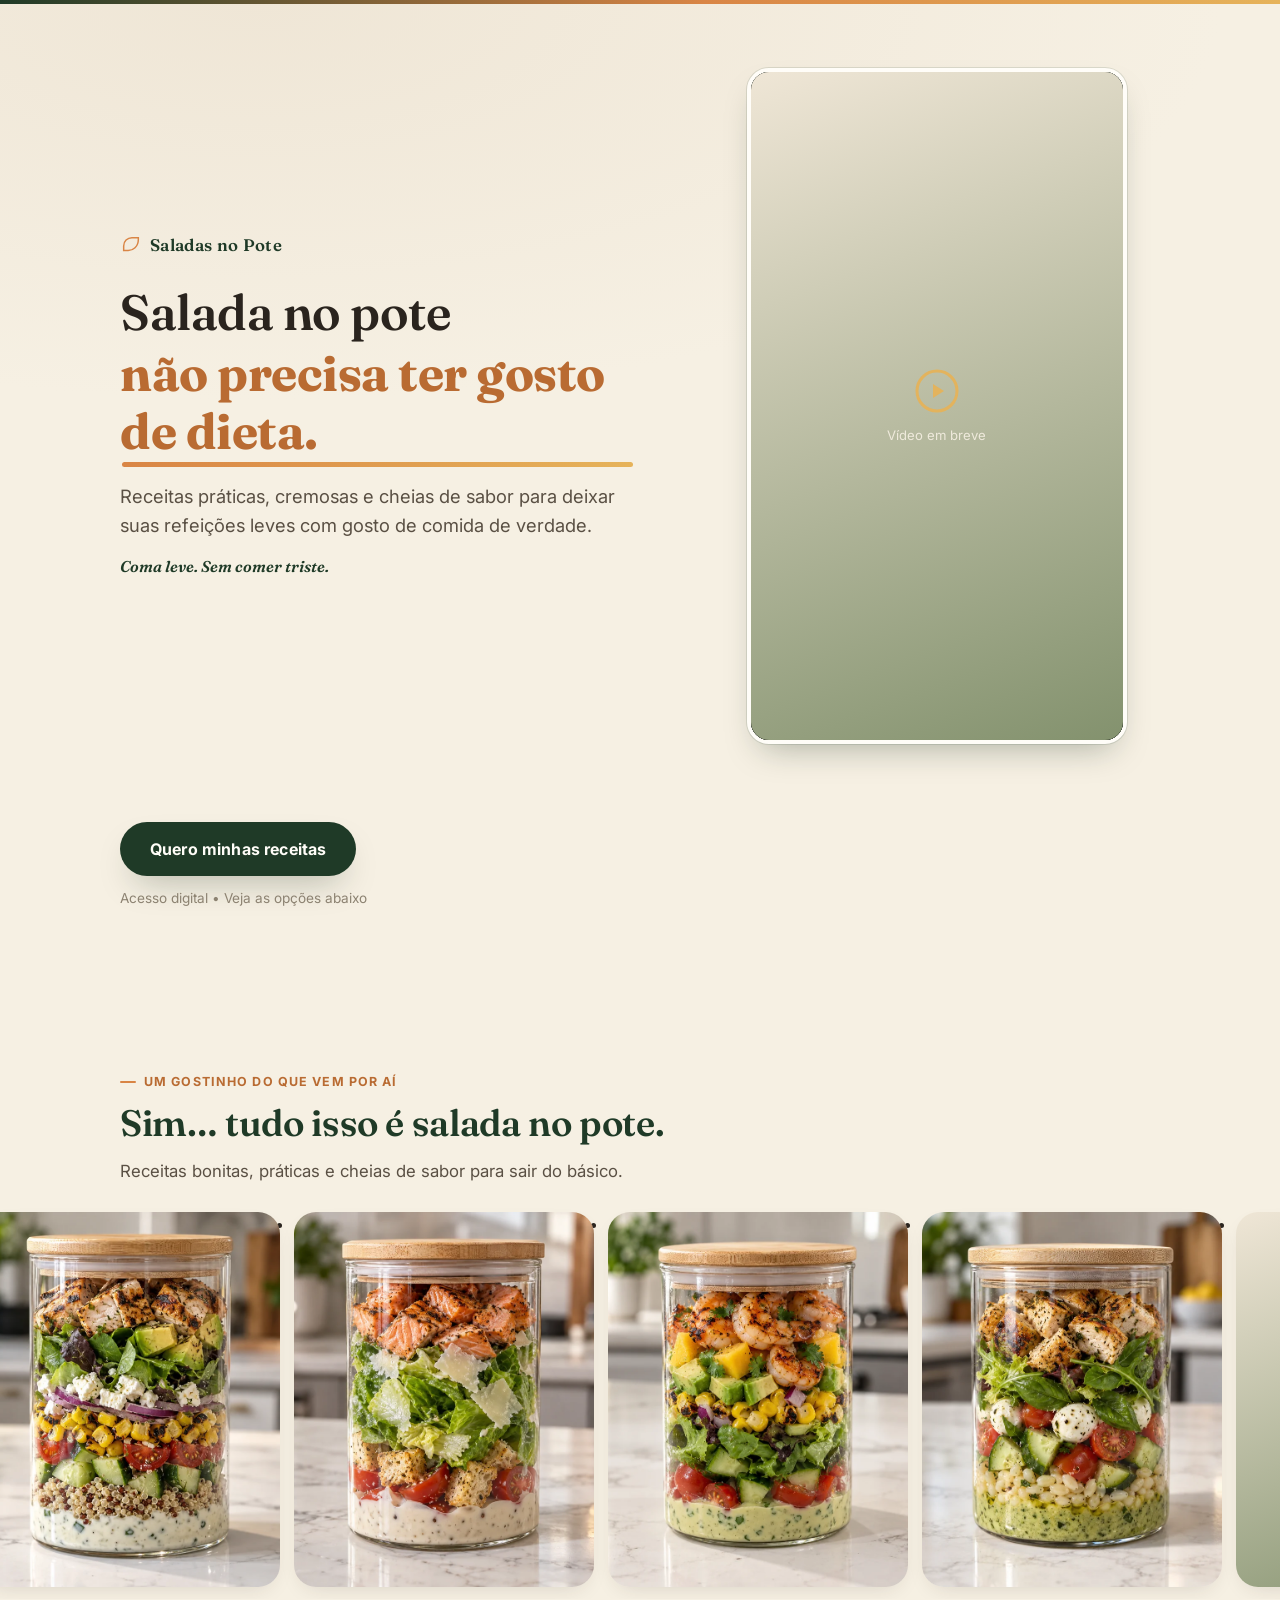
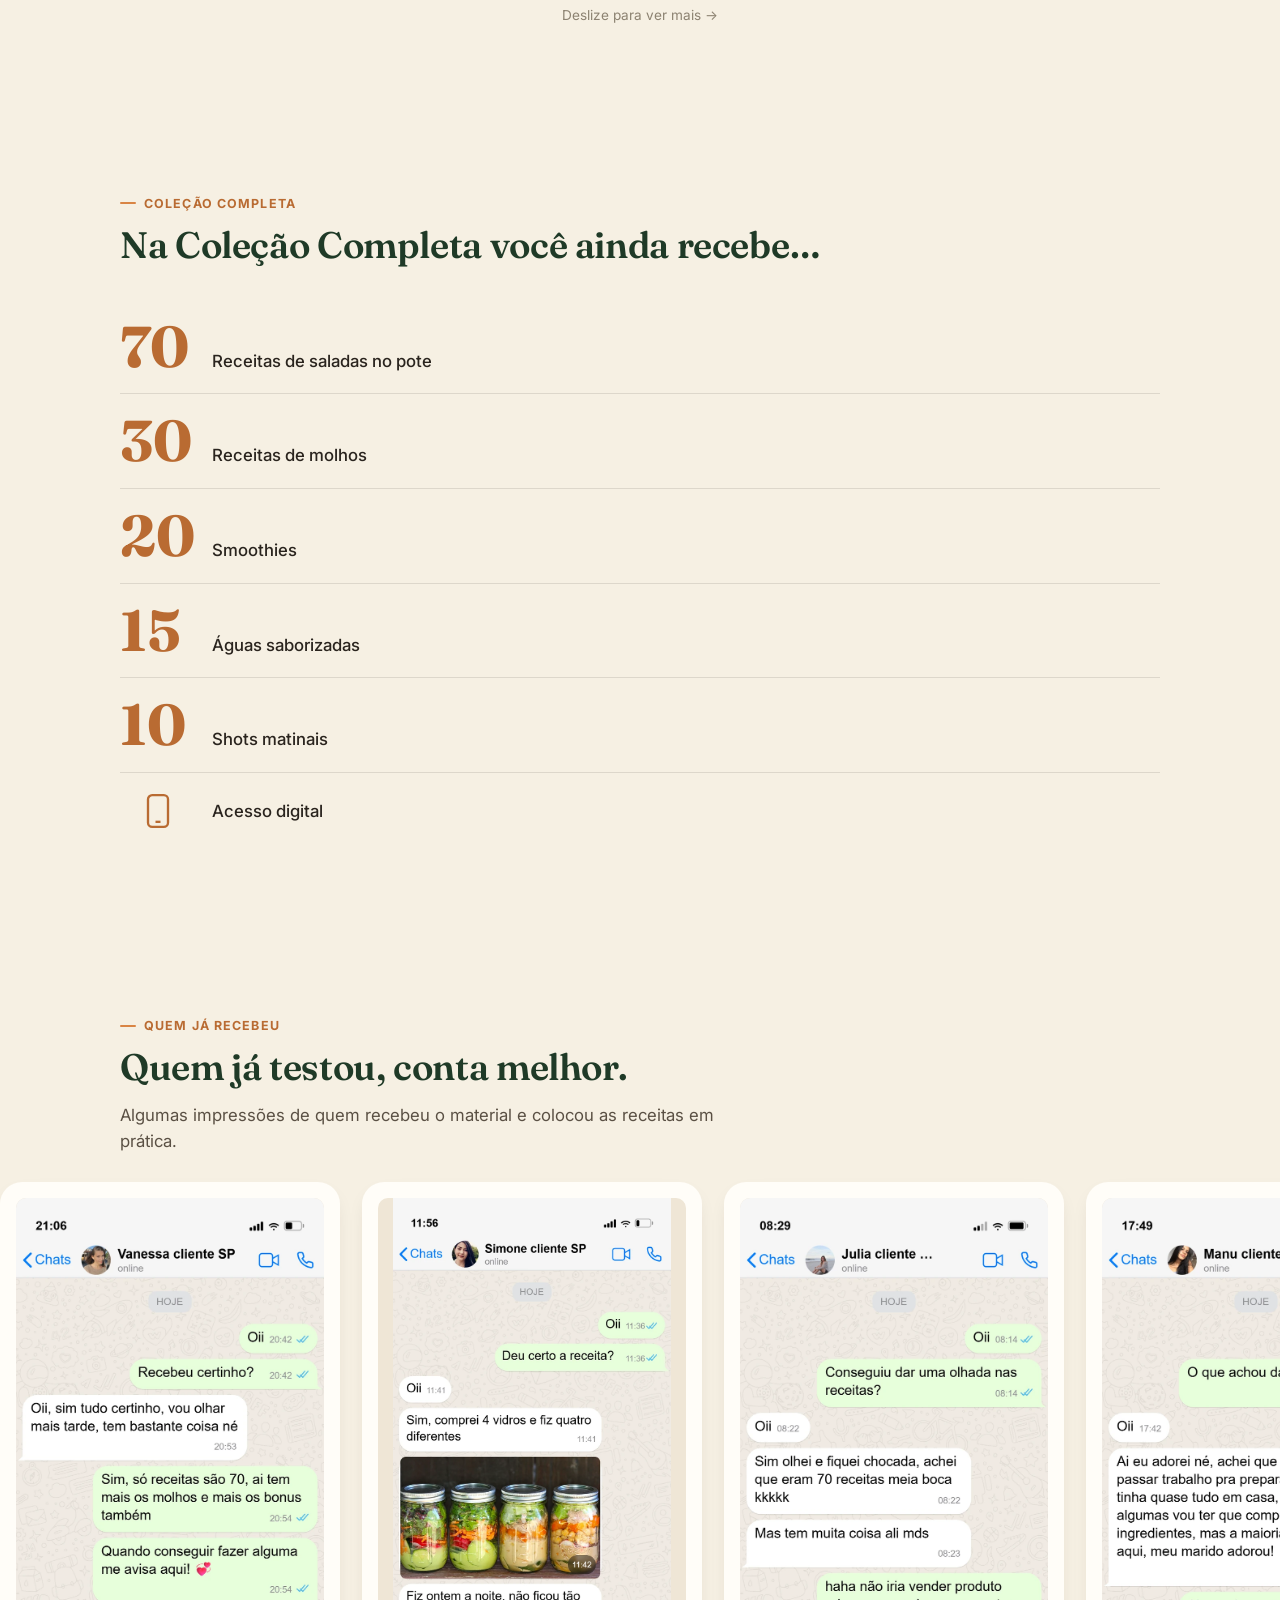
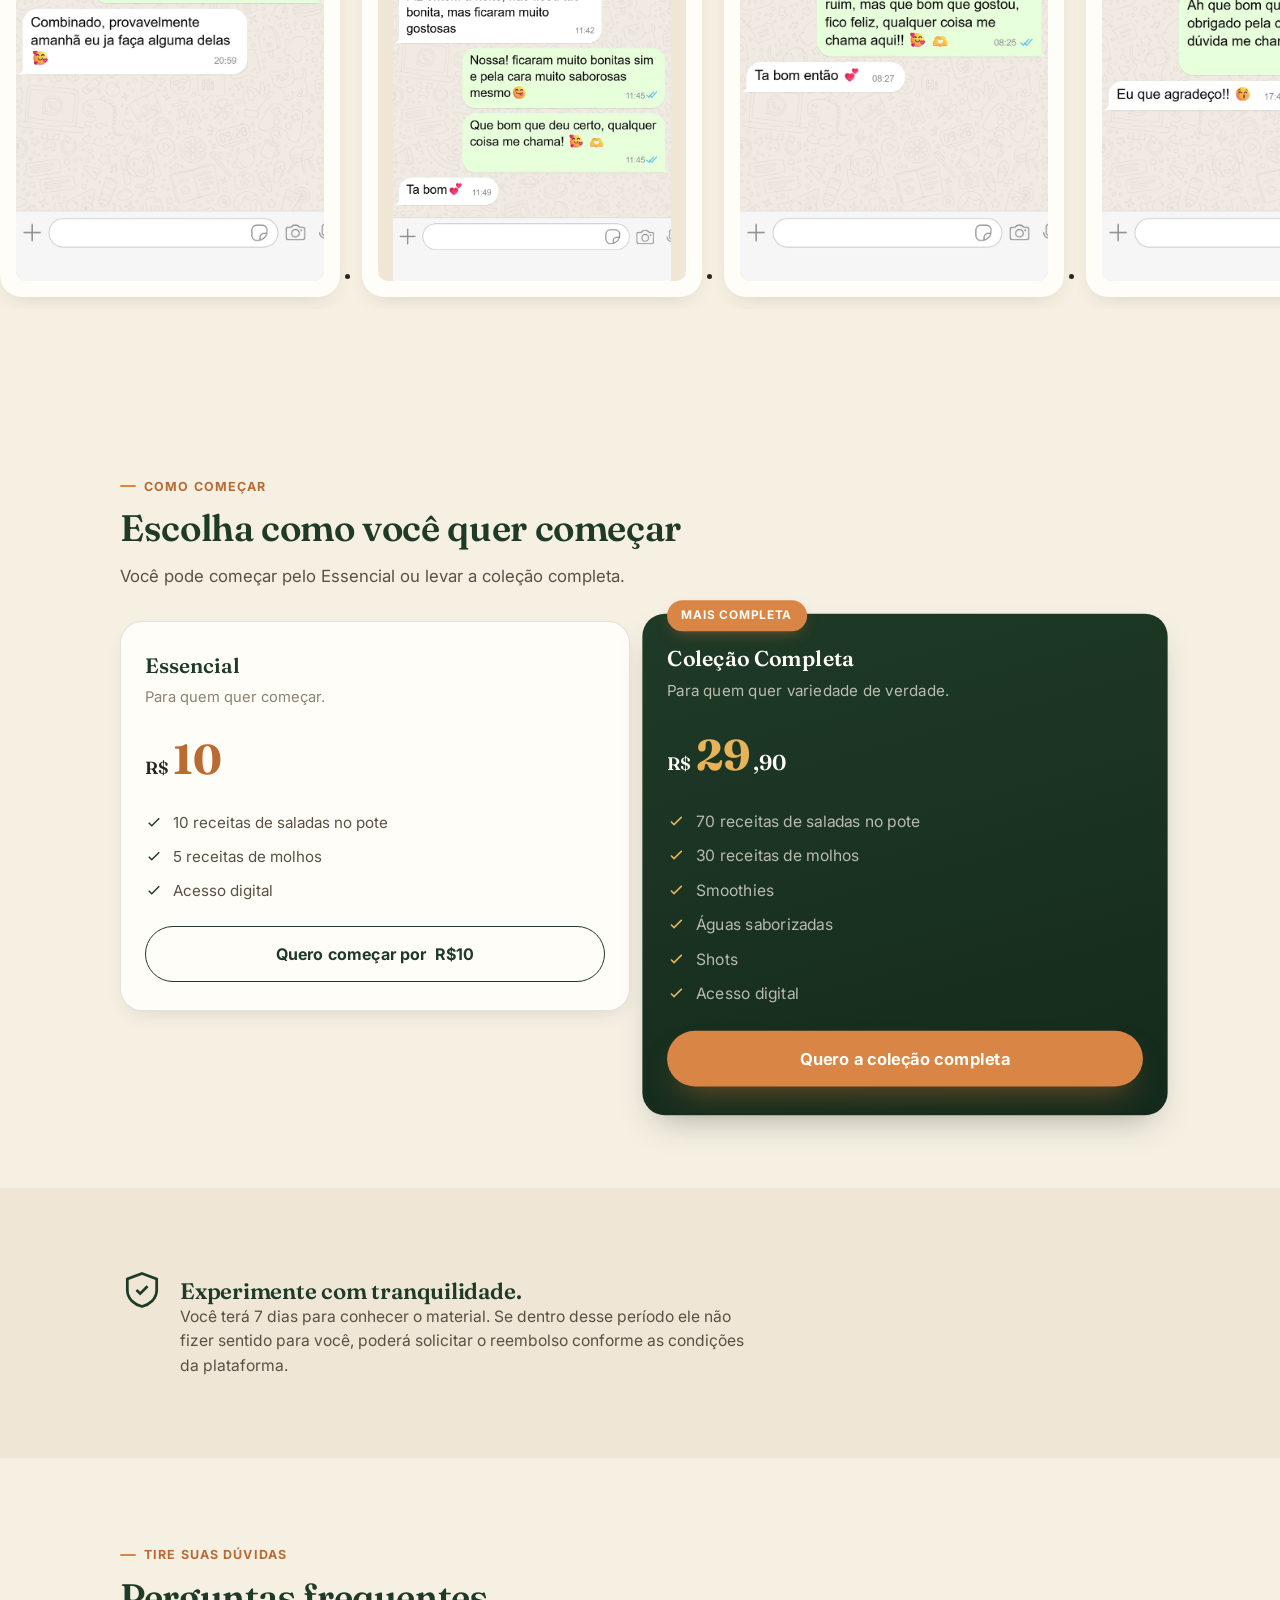
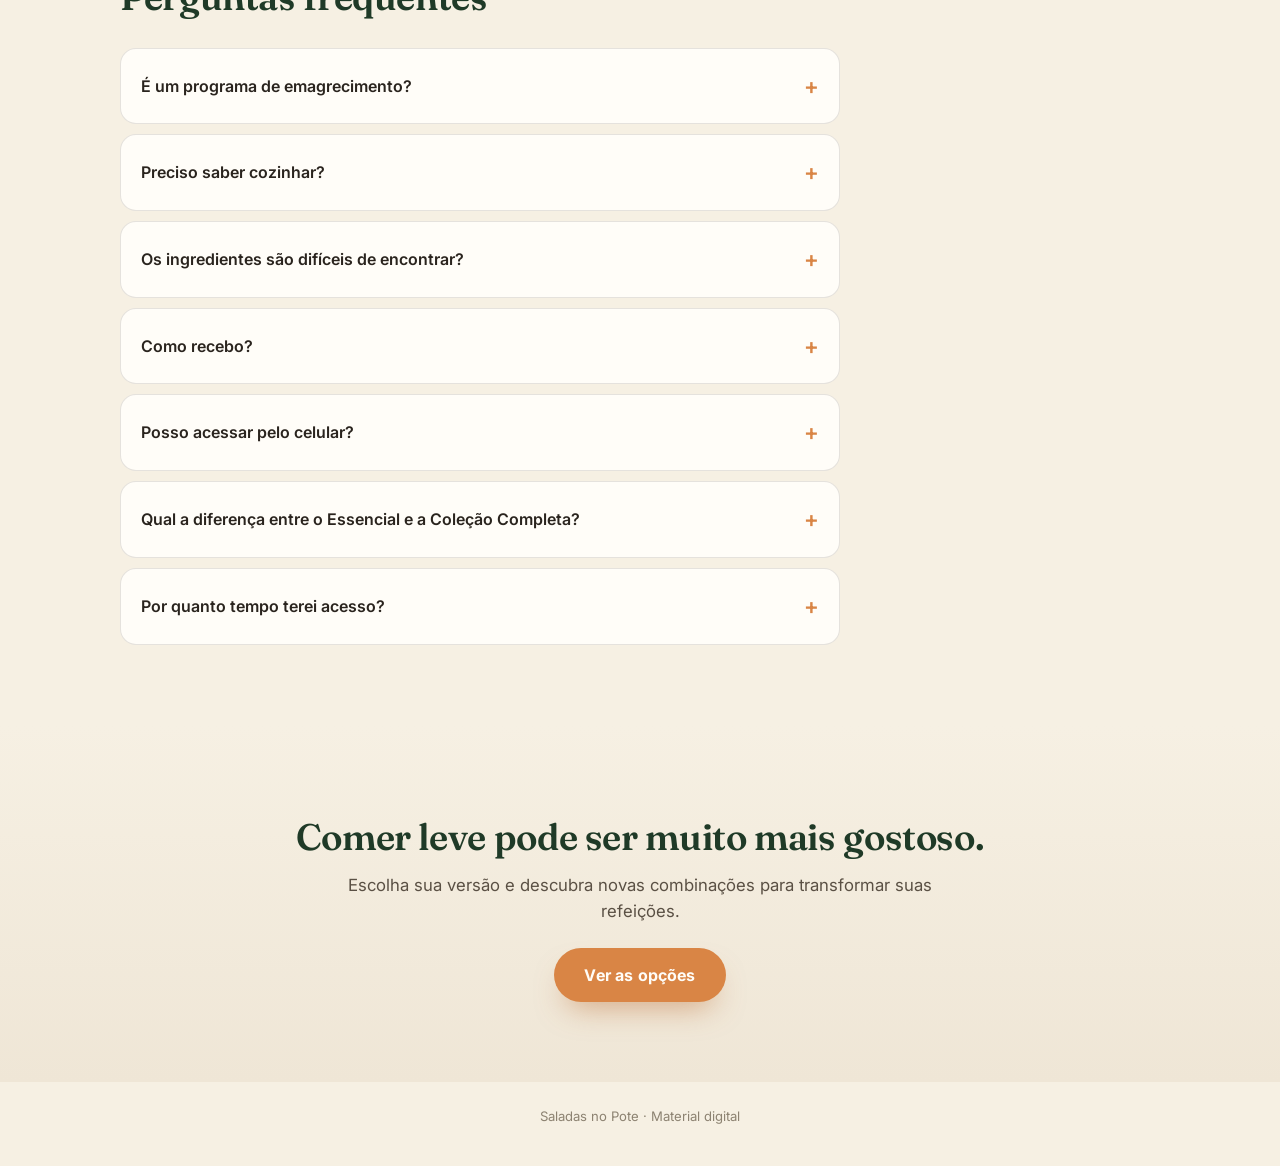
==== index.html @ b4970b9c "Saladas no Pote — página de vendas pronta para produção" ====
<!DOCTYPE html>
<html lang="pt-BR">
<head>
<meta charset="UTF-8">
<meta name="viewport" content="width=device-width, initial-scale=1, viewport-fit=cover">
<title>Saladas no Pote — Receitas Práticas e Cheias de Sabor</title>
<meta name="description" content="Descubra receitas de saladas no pote, molhos e combinações práticas para deixar suas refeições mais variadas e saborosas.">

<meta property="og:title" content="Saladas no Pote — Receitas Práticas e Cheias de Sabor">
<meta property="og:description" content="Descubra receitas de saladas no pote, molhos e combinações práticas para deixar suas refeições mais variadas e saborosas.">
<meta property="og:type" content="website">
<meta property="og:image" content="assets/img/og-image.jpg">

<link rel="preconnect" href="https://fonts.googleapis.com">
<link rel="preconnect" href="https://fonts.gstatic.com" crossorigin>
<link href="https://fonts.googleapis.com/css2?family=Fraunces:ital,wght@0,500;0,600;0,700;1,500&amp;family=Inter:wght@400;500;600;700&amp;display=swap" rel="stylesheet">

<link rel="stylesheet" href="css/styles.css">

<script>
  // Definida cedo (antes do body) pra pegar até o erro de imagens eager, que disparam antes do main.js carregar.
  window.handleMediaError = function (el) {
    var wrap = el.closest('.media');
    if (wrap) wrap.classList.add('is-missing');
  };
</script>
</head>
<body>

<a class="visually-hidden" href="#hero-titulo" style="position:absolute;left:-9999px;">Ir para o conteúdo</a>

<!-- ===================== BLOCO 1 — HERO ===================== -->
<header class="hero" id="hero">
  <div class="container">
    <div>
      <p class="hero__brand">
        <svg class="hero__brand-mark" viewBox="0 0 24 24" fill="none" stroke="currentColor" stroke-width="1.6"><path d="M4 13c0-5 4-9 9-9h7v2c0 8-6 12-11 12H4v-5Z"/></svg>
        Saladas no Pote
      </p>

      <h1 class="hero__title" id="hero-titulo">
        Salada no pote<br><strong>não precisa ter gosto de dieta.</strong>
      </h1>

      <p class="hero__subtitle">
        Receitas práticas, cremosas e cheias de sabor para deixar suas refeições leves com gosto de comida de verdade.
      </p>

      <p class="hero__tagline">Coma leve. Sem comer triste.</p>
    </div>

    <div class="hero__video-wrap">
      <div class="hero-video">
        <video
          class="hero-video__video"
          controls
          playsinline
          preload="metadata">
          <source src="assets/video-salada.mp4" type="video/mp4">
        </video>
        <div class="media hero-video__poster" aria-hidden="true">
          <img src="assets/img/poster-salada.webp" alt="" loading="eager" onerror="handleMediaError(this)">
          <div class="media__fallback">
            <svg class="media__icon" viewBox="0 0 24 24" fill="none" stroke="currentColor" stroke-width="1.5"><circle cx="12" cy="12" r="10"/><path d="M10 8.5L15.5 12L10 15.5V8.5Z" fill="currentColor" stroke="none"/></svg>
            <span class="media__fallback-text">Vídeo em breve</span>
          </div>
        </div>
      </div>
    </div>

    <div class="hero__cta">
      <button type="button" class="btn btn--primary" data-scroll-target="#oferta" data-track="hero_cta_click">
        Quero minhas receitas
      </button>
      <p class="microcopy">Acesso digital • Veja as opções abaixo</p>
    </div>
  </div>
</header>

<main>

  <!-- ===================== BLOCO 2 — VITRINE VISUAL ===================== -->
  <section class="section section--tight" id="vitrine" aria-labelledby="vitrine-titulo">
    <div class="container">
      <p class="eyebrow">Um gostinho do que vem por aí</p>
      <h2 class="section-title" id="vitrine-titulo">Sim… tudo isso é salada no pote.</h2>
      <p class="section-subtext">Receitas bonitas, práticas e cheias de sabor para sair do básico.</p>
    </div>

    <div class="carousel carousel--saladas" data-track-name="recipe_carousel_interaction">
      <ul class="carousel__track" role="list" aria-label="Fotos de saladas no pote" tabindex="0">
        <li class="carousel__item">
          <div class="media">
            <img src="assets/img/salada-01.webp" alt="Salada no pote com frango grelhado, abacate, feta, milho e quinoa" loading="lazy" onerror="handleMediaError(this)">
            <div class="media__fallback" aria-hidden="true"><svg class="media__icon" viewBox="0 0 24 24" fill="none" stroke="currentColor" stroke-width="1.4"><path d="M4 13c0-5 4-9 9-9h7v2c0 8-6 12-11 12H4v-5Z"/><path d="M4 18c3-3 7-6 16-14"/></svg></div>
          </div>
        </li>
        <li class="carousel__item">
          <div class="media">
            <img src="assets/img/salada-02.webp" alt="Salada no pote com salmão grelhado, alface romana e lascas de parmesão" loading="lazy" onerror="handleMediaError(this)">
            <div class="media__fallback" aria-hidden="true"><svg class="media__icon" viewBox="0 0 24 24" fill="none" stroke="currentColor" stroke-width="1.4"><path d="M4 13c0-5 4-9 9-9h7v2c0 8-6 12-11 12H4v-5Z"/><path d="M4 18c3-3 7-6 16-14"/></svg></div>
          </div>
        </li>
        <li class="carousel__item">
          <div class="media">
            <img src="assets/img/salada-03.webp" alt="Salada no pote com camarão grelhado, manga e abacate" loading="lazy" onerror="handleMediaError(this)">
            <div class="media__fallback" aria-hidden="true"><svg class="media__icon" viewBox="0 0 24 24" fill="none" stroke="currentColor" stroke-width="1.4"><path d="M4 13c0-5 4-9 9-9h7v2c0 8-6 12-11 12H4v-5Z"/><path d="M4 18c3-3 7-6 16-14"/></svg></div>
          </div>
        </li>
        <li class="carousel__item">
          <div class="media">
            <img src="assets/img/salada-04.webp" alt="Salada no pote com frango, mussarela de búfala, tomate cereja e manjericão" loading="lazy" onerror="handleMediaError(this)">
            <div class="media__fallback" aria-hidden="true"><svg class="media__icon" viewBox="0 0 24 24" fill="none" stroke="currentColor" stroke-width="1.4"><path d="M4 13c0-5 4-9 9-9h7v2c0 8-6 12-11 12H4v-5Z"/><path d="M4 18c3-3 7-6 16-14"/></svg></div>
          </div>
        </li>
        <li class="carousel__item">
          <div class="media">
            <img src="assets/img/salada-05.webp" alt="Pote de salada vista de cima mostrando todas as camadas coloridas" loading="lazy" onerror="handleMediaError(this)">
            <div class="media__fallback" aria-hidden="true"><svg class="media__icon" viewBox="0 0 24 24" fill="none" stroke="currentColor" stroke-width="1.4"><path d="M4 13c0-5 4-9 9-9h7v2c0 8-6 12-11 12H4v-5Z"/><path d="M4 18c3-3 7-6 16-14"/></svg></div>
          </div>
        </li>
        <li class="carousel__item">
          <div class="media">
            <img src="assets/img/salada-06.webp" alt="Pote de salada pronto para levar, com aparência fresca e apetitosa" loading="lazy" onerror="handleMediaError(this)">
            <div class="media__fallback" aria-hidden="true"><svg class="media__icon" viewBox="0 0 24 24" fill="none" stroke="currentColor" stroke-width="1.4"><path d="M4 13c0-5 4-9 9-9h7v2c0 8-6 12-11 12H4v-5Z"/><path d="M4 18c3-3 7-6 16-14"/></svg></div>
          </div>
        </li>
      </ul>
    </div>
    <div class="container">
      <p class="carousel__hint">Deslize para ver mais →</p>
    </div>
  </section>

  <!-- ===================== BLOCO 3 — O QUE A COLEÇÃO INCLUI ===================== -->
  <section class="section" id="inclui" aria-labelledby="inclui-titulo">
    <div class="container">
      <p class="eyebrow">Coleção Completa</p>
      <h2 class="section-title" id="inclui-titulo">Na Coleção Completa você ainda recebe…</h2>

      <div class="includes">
        <div class="feature-highlight">
          <span class="feature-highlight__number">70</span>
          <span class="feature-highlight__label">Receitas de saladas no pote</span>
        </div>
        <div class="feature-highlight">
          <span class="feature-highlight__number">30</span>
          <span class="feature-highlight__label">Receitas de molhos</span>
        </div>
        <div class="feature-highlight">
          <span class="feature-highlight__number">20</span>
          <span class="feature-highlight__label">Smoothies</span>
        </div>
        <div class="feature-highlight">
          <span class="feature-highlight__number">15</span>
          <span class="feature-highlight__label">Águas saborizadas</span>
        </div>
        <div class="feature-highlight">
          <span class="feature-highlight__number">10</span>
          <span class="feature-highlight__label">Shots matinais</span>
        </div>
        <div class="feature-highlight feature-highlight--icon">
          <span class="feature-highlight__icon" aria-hidden="true">
            <svg viewBox="0 0 24 24" fill="none" stroke="currentColor" stroke-width="1.4"><rect x="6" y="2.5" width="12" height="19" rx="2.5"/><path d="M10.5 18.5h3"/></svg>
          </span>
          <span class="feature-highlight__label">Acesso digital</span>
        </div>
      </div>
    </div>
  </section>

  <!-- ===================== BLOCO 4 — PROVAS / DEPOIMENTOS ===================== -->
  <section class="section section--tight" id="depoimentos" aria-labelledby="depoimentos-titulo">
    <div class="container">
      <p class="eyebrow">Quem já recebeu</p>
      <h2 class="section-title" id="depoimentos-titulo">Quem já testou, conta melhor.</h2>
      <p class="section-subtext">Algumas impressões de quem recebeu o material e colocou as receitas em prática.</p>
    </div>

    <div class="carousel carousel--depoimentos" data-track-name="testimonial_carousel_interaction">
      <ul class="carousel__track" role="list" aria-label="Depoimentos de quem recebeu o material" tabindex="0">
        <li class="carousel__item">
          <button type="button" class="testimonial" data-index="1" aria-label="Ampliar depoimento">
            <span class="testimonial__frame">
              <img src="assets/img/depoimento-01.webp" alt="Depoimento da Vanessa sobre o material" loading="lazy" width="760" height="1685">
            </span>
          </button>
        </li>
        <li class="carousel__item">
          <button type="button" class="testimonial" data-index="2" aria-label="Ampliar depoimento">
            <span class="testimonial__frame">
              <img src="assets/img/depoimento-02.webp" alt="Depoimento da Simone sobre o material" loading="lazy" width="760" height="1863">
            </span>
          </button>
        </li>
        <li class="carousel__item">
          <button type="button" class="testimonial" data-index="3" aria-label="Ampliar depoimento">
            <span class="testimonial__frame">
              <img src="assets/img/depoimento-03.webp" alt="Depoimento da Julia sobre o material" loading="lazy" width="760" height="1685">
            </span>
          </button>
        </li>
        <li class="carousel__item">
          <button type="button" class="testimonial" data-index="4" aria-label="Ampliar depoimento">
            <span class="testimonial__frame">
              <img src="assets/img/depoimento-04.webp" alt="Depoimento da Manu sobre o material" loading="lazy" width="760" height="1685">
            </span>
          </button>
        </li>
      </ul>
    </div>
  </section>

  <!-- ===================== BLOCO 5 — OFERTA ===================== -->
  <section class="section" id="oferta" aria-labelledby="oferta-titulo">
    <div class="container">
      <p class="eyebrow">Como começar</p>
      <h2 class="section-title" id="oferta-titulo">Escolha como você quer começar</h2>
      <p class="section-subtext">Você pode começar pelo Essencial ou levar a coleção completa.</p>

      <div class="pricing-grid">

        <div class="plan-card" id="plano-essencial">
          <p class="plan-card__name">Essencial</p>
          <p class="plan-card__tagline">Para quem quer começar.</p>

          <p class="plan-card__price">
            <span class="price__currency">R$</span><span class="price__int" data-price-int="basic"></span><span class="price__dec">,<span data-price-dec="basic"></span></span>
          </p>

          <ul class="plan-card__list">
            <li><svg class="check-icon" viewBox="0 0 24 24" fill="none" stroke="currentColor" stroke-width="2"><path d="M5 13l4 4L19 7"/></svg>10 receitas de saladas no pote</li>
            <li><svg class="check-icon" viewBox="0 0 24 24" fill="none" stroke="currentColor" stroke-width="2"><path d="M5 13l4 4L19 7"/></svg>5 receitas de molhos</li>
            <li><svg class="check-icon" viewBox="0 0 24 24" fill="none" stroke="currentColor" stroke-width="2"><path d="M5 13l4 4L19 7"/></svg>Acesso digital</li>
          </ul>

          <div class="plan-card__cta">
            <button type="button" id="basic-offer-btn" class="btn btn--outline btn--block">
              Quero começar por <span data-price="basic"></span>
            </button>
          </div>
        </div>

        <div class="plan-card plan-card--premium" id="plano-completo">
          <span class="plan-card__badge">Mais completa</span>
          <p class="plan-card__name">Coleção Completa</p>
          <p class="plan-card__tagline">Para quem quer variedade de verdade.</p>

          <p class="plan-card__price">
            <span class="price__currency">R$</span><span class="price__int" data-price-int="premium"></span><span class="price__dec">,<span data-price-dec="premium"></span></span>
          </p>

          <ul class="plan-card__list">
            <li><svg class="check-icon" viewBox="0 0 24 24" fill="none" stroke="currentColor" stroke-width="2"><path d="M5 13l4 4L19 7"/></svg>70 receitas de saladas no pote</li>
            <li><svg class="check-icon" viewBox="0 0 24 24" fill="none" stroke="currentColor" stroke-width="2"><path d="M5 13l4 4L19 7"/></svg>30 receitas de molhos</li>
            <li><svg class="check-icon" viewBox="0 0 24 24" fill="none" stroke="currentColor" stroke-width="2"><path d="M5 13l4 4L19 7"/></svg>Smoothies</li>
            <li><svg class="check-icon" viewBox="0 0 24 24" fill="none" stroke="currentColor" stroke-width="2"><path d="M5 13l4 4L19 7"/></svg>Águas saborizadas</li>
            <li><svg class="check-icon" viewBox="0 0 24 24" fill="none" stroke="currentColor" stroke-width="2"><path d="M5 13l4 4L19 7"/></svg>Shots</li>
            <li><svg class="check-icon" viewBox="0 0 24 24" fill="none" stroke="currentColor" stroke-width="2"><path d="M5 13l4 4L19 7"/></svg>Acesso digital</li>
          </ul>

          <div class="plan-card__cta">
            <button type="button" id="premium-offer-btn" class="btn btn--terracotta btn--block">
              Quero a coleção completa
            </button>
          </div>
        </div>

      </div>
    </div>
  </section>

  <!-- ===================== BLOCO 6 — GARANTIA ===================== -->
  <section class="section section--tight guarantee" id="garantia" aria-labelledby="garantia-titulo">
    <div class="container">
      <div class="guarantee__box">
        <svg class="guarantee__icon" viewBox="0 0 24 24" fill="none" stroke="currentColor" stroke-width="1.5"><path d="M12 3l8 3v6c0 5-4 8-8 9-4-1-8-4-8-9V6l8-3Z"/><path d="M9 12l2 2 4-4"/></svg>
        <div>
          <h2 class="section-title" id="garantia-titulo" style="font-size:1.4rem;">Experimente com tranquilidade.</h2>
          <p class="guarantee__text">
            Você terá <span data-guarantee-days></span> dias para conhecer o material. Se dentro desse período ele não fizer sentido para você, poderá solicitar o reembolso conforme as condições da plataforma.
          </p>
        </div>
      </div>
    </div>
  </section>

  <!-- ===================== BLOCO 7 — FAQ ===================== -->
  <section class="section" id="faq" aria-labelledby="faq-titulo">
    <div class="container">
      <p class="eyebrow">Tire suas dúvidas</p>
      <h2 class="section-title" id="faq-titulo">Perguntas frequentes</h2>

      <div class="faq">
        <details class="faq__item" data-question="emagrecimento">
          <summary>É um programa de emagrecimento?</summary>
          <p>Não. O material é uma coleção de receitas e ideias práticas para variar suas refeições. Não fazemos promessas de emagrecimento.</p>
        </details>

        <details class="faq__item" data-question="cozinhar">
          <summary>Preciso saber cozinhar?</summary>
          <p>Não. A proposta é trabalhar com receitas práticas e instruções fáceis de acompanhar.</p>
        </details>

        <details class="faq__item" data-question="ingredientes">
          <summary>Os ingredientes são difíceis de encontrar?</summary>
          <p>A maioria das receitas foi pensada para utilizar ingredientes comuns e permitir adaptações de acordo com sua rotina.</p>
        </details>

        <details class="faq__item" data-question="recebimento">
          <summary>Como recebo?</summary>
          <p>Após a confirmação do pagamento, você receberá as instruções para acessar seu material digital.</p>
        </details>

        <details class="faq__item" data-question="celular">
          <summary>Posso acessar pelo celular?</summary>
          <p>Sim. O material foi pensado para ser consultado também pelo celular.</p>
        </details>

        <details class="faq__item" data-question="diferenca-planos">
          <summary>Qual a diferença entre o Essencial e a Coleção Completa?</summary>
          <p>O Essencial inclui 10 receitas de saladas e 5 molhos. A Coleção Completa inclui 70 receitas, 30 molhos e todos os materiais complementares Premium.</p>
        </details>

        <details class="faq__item" data-question="tempo-acesso">
          <summary>Por quanto tempo terei acesso?</summary>
          <p>Em definição — resposta será adicionada em breve.</p>
        </details>
      </div>
    </div>
  </section>

  <!-- ===================== CTA FINAL ===================== -->
  <section class="section cta-final" aria-labelledby="cta-final-titulo">
    <div class="container">
      <h2 class="section-title" id="cta-final-titulo">Comer leve pode ser muito mais gostoso.</h2>
      <p class="section-subtext">Escolha sua versão e descubra novas combinações para transformar suas refeições.</p>
      <div class="cta-final__action">
        <button type="button" class="btn btn--terracotta" data-scroll-target="#oferta">Ver as opções</button>
      </div>
    </div>
  </section>

</main>

<footer class="site-footer">
  <div class="container">
    <p>Saladas no Pote · Material digital</p>
  </div>
</footer>

<!-- ===================== LIGHTBOX DE DEPOIMENTO ===================== -->
<div class="modal modal--lightbox" id="modal-lightbox" role="dialog" aria-modal="true" aria-hidden="true" aria-label="Depoimento ampliado">
  <div class="modal__overlay"></div>
  <div class="modal__dialog modal__dialog--lightbox">
    <button type="button" class="modal__close" aria-label="Fechar">
      <svg viewBox="0 0 24 24" width="16" height="16" fill="none" stroke="currentColor" stroke-width="2"><path d="M6 6l12 12M18 6L6 18"/></svg>
    </button>
    <img src="" alt="" id="lightbox-img">
  </div>
</div>

<!-- ===================== MODAL DOS 3 POTES ===================== -->
<div class="modal" id="modal-upgrade" role="dialog" aria-modal="true" aria-hidden="true" aria-labelledby="modal-titulo">
  <div class="modal__overlay"></div>
  <div class="modal__dialog">
    <button type="button" class="modal__close" aria-label="Fechar">
      <svg viewBox="0 0 24 24" width="16" height="16" fill="none" stroke="currentColor" stroke-width="2"><path d="M6 6l12 12M18 6L6 18"/></svg>
    </button>

    <div class="modal__screen modal__screen--pick">
      <h2 class="modal__title" id="modal-titulo">Antes de finalizar…</h2>
      <p class="modal__text">Escolha um pote e revele sua condição especial.</p>

      <div class="pots">
        <button type="button" class="pot" data-pot="1" aria-pressed="false" aria-label="Pote 1">
          <span class="pot__media media">
            <img src="assets/img/salada-01.webp" alt="Pote de salada com frango grelhado" loading="lazy" onerror="handleMediaError(this)">
            <span class="media__fallback" aria-hidden="true"><svg class="media__icon" viewBox="0 0 24 24" fill="none" stroke="currentColor" stroke-width="1.4"><path d="M4 13c0-5 4-9 9-9h7v2c0 8-6 12-11 12H4v-5Z"/></svg></span>
          </span>
          <span class="pot__label">Pote 1</span>
          <span class="pot__lock" aria-hidden="true">
            <svg viewBox="0 0 24 24" fill="none" stroke="currentColor" stroke-width="1.6"><rect x="5" y="11" width="14" height="9" rx="2"/><path d="M8 11V8a4 4 0 0 1 8 0v3"/></svg>
            <span>Não revelado</span>
          </span>
          <span class="pot__reveal" aria-hidden="true">
            <span class="pot__reveal-badge">50% OFF</span>
          </span>
        </button>

        <button type="button" class="pot" data-pot="2" aria-pressed="false" aria-label="Pote 2">
          <span class="pot__media media">
            <img src="assets/img/salada-02.webp" alt="Pote de salada com salmão" loading="lazy" onerror="handleMediaError(this)">
            <span class="media__fallback" aria-hidden="true"><svg class="media__icon" viewBox="0 0 24 24" fill="none" stroke="currentColor" stroke-width="1.4"><path d="M4 13c0-5 4-9 9-9h7v2c0 8-6 12-11 12H4v-5Z"/></svg></span>
          </span>
          <span class="pot__label">Pote 2</span>
          <span class="pot__lock" aria-hidden="true">
            <svg viewBox="0 0 24 24" fill="none" stroke="currentColor" stroke-width="1.6"><rect x="5" y="11" width="14" height="9" rx="2"/><path d="M8 11V8a4 4 0 0 1 8 0v3"/></svg>
            <span>Não revelado</span>
          </span>
          <span class="pot__reveal" aria-hidden="true">
            <span class="pot__reveal-badge">50% OFF</span>
          </span>
        </button>

        <button type="button" class="pot" data-pot="3" aria-pressed="false" aria-label="Pote 3">
          <span class="pot__media media">
            <img src="assets/img/salada-03.webp" alt="Pote de salada com camarão" loading="lazy" onerror="handleMediaError(this)">
            <span class="media__fallback" aria-hidden="true"><svg class="media__icon" viewBox="0 0 24 24" fill="none" stroke="currentColor" stroke-width="1.4"><path d="M4 13c0-5 4-9 9-9h7v2c0 8-6 12-11 12H4v-5Z"/></svg></span>
          </span>
          <span class="pot__label">Pote 3</span>
          <span class="pot__lock" aria-hidden="true">
            <svg viewBox="0 0 24 24" fill="none" stroke="currentColor" stroke-width="1.6"><rect x="5" y="11" width="14" height="9" rx="2"/><path d="M8 11V8a4 4 0 0 1 8 0v3"/></svg>
            <span>Não revelado</span>
          </span>
          <span class="pot__reveal" aria-hidden="true">
            <span class="pot__reveal-badge">50% OFF</span>
          </span>
        </button>
      </div>
    </div>

    <div class="modal__screen modal__screen--offer" hidden>
      <p class="offer-emoji-line">🎉 Você liberou 50% OFF</p>
      <p class="offer-collection-name">Coleção Completa</p>

      <div class="offer-price-panel">
        <div class="offer-price-compare">
          <span class="price-old" data-price="premium"></span>
        </div>
        <p class="price-new" data-price="upgrade"></p>
        <p class="offer-highlight">Por apenas <span data-price-diff></span> a mais</p>
      </div>

      <p class="offer-copy">
        Você ia levar o Essencial por <strong data-price="basic"></strong>. Por apenas <strong data-price-diff></strong> a mais, leve a coleção completa com 70 receitas + 30 molhos + todos os bônus.
      </p>

      <div class="offer-actions">
        <button type="button" id="upgrade-accept-btn" class="btn btn--terracotta btn--block">
          Quero a completa por <span data-price="upgrade"></span>
        </button>
        <button type="button" id="upgrade-decline-btn" class="btn-link">
          Não, prefiro continuar com o Essencial por <span data-price="basic"></span>
        </button>
      </div>
    </div>
  </div>
</div>

<script src="js/config.js"></script>
<script src="js/main.js"></script>
</body>
</html>
---- css/styles.css ----
/* ===================================================
   Saladas no Pote — estilos
   Identidade: verde profundo + terracota quente sobre creme.
   Mobile-first (~390px) → tablet (700px) → desktop (1024px)
   =================================================== */

:root {
  --sage: #587044;          /* verde secundário / oliva */
  --sage-dark: #1F3A27;     /* verde principal */
  --sage-darker: #142A1C;   /* verde profundo (hover / cartão premium) */
  --cream: #F6F0E3;         /* fundo principal */
  --beige: #EFE6D6;         /* fundo alternativo */
  --white: #FFFDF8;
  --terracotta: #D98545;    /* acento quente principal */
  --terracotta-dark: #B96B32;
  --yellow-warm: #E6B35A;   /* mostarda de apoio */
  --ink: #2A241E;
  --ink-soft: #5A5044;
  --ink-faint: #8C8271;
  --border-soft: rgba(42, 36, 30, 0.12);
  --on-dark: #F6F0E3;
  --on-dark-soft: rgba(246, 240, 227, 0.72);

  --serif: "Fraunces", Georgia, "Times New Roman", serif;
  --sans: "Inter", -apple-system, BlinkMacSystemFont, "Segoe UI", Roboto, sans-serif;

  --radius-lg: 22px;
  --radius-md: 16px;
  --radius-sm: 10px;
  --shadow-soft: 0 16px 34px -14px rgba(20, 42, 28, 0.35);
  --shadow-card: 0 8px 22px -10px rgba(42, 36, 30, 0.18);

  --container: 1080px;
}

/* ---------- Reset ---------- */
*, *::before, *::after { box-sizing: border-box; }
html {
  scroll-behavior: smooth;
  overflow-x: hidden;
  max-width: 100%;
}
body {
  margin: 0;
  background: var(--cream);
  color: var(--ink);
  font-family: var(--sans);
  font-size: 16px;
  line-height: 1.55;
  -webkit-font-smoothing: antialiased;
  overflow-x: hidden;
  max-width: 100%;
}
img, video { max-width: 100%; display: block; }
button { font-family: inherit; }
a { color: inherit; }
ul { margin: 0; padding: 0; }
h1, h2, h3, h4, p { margin: 0; }
.no-scroll { overflow: hidden; }

:focus-visible {
  outline: 3px solid var(--terracotta);
  outline-offset: 2px;
}

.container {
  width: 100%;
  max-width: var(--container);
  margin: 0 auto;
  padding: 0 20px;
}

.section {
  padding: 56px 0;
}
.section--tight { padding: 44px 0; }

.eyebrow {
  display: inline-flex;
  align-items: center;
  gap: 8px;
  font-family: var(--sans);
  font-weight: 700;
  font-size: 0.78rem;
  letter-spacing: 0.09em;
  text-transform: uppercase;
  color: var(--terracotta-dark);
}
.eyebrow::before {
  content: "";
  width: 16px;
  height: 2px;
  border-radius: 2px;
  background: var(--terracotta);
}

.section-title {
  font-family: var(--serif);
  font-weight: 600;
  font-size: 1.8rem;
  line-height: 1.22;
  color: var(--sage-dark);
  margin-top: 10px;
  letter-spacing: -0.01em;
}

.section-subtext {
  margin-top: 12px;
  color: var(--ink-soft);
  font-size: 1rem;
  max-width: 640px;
}

.text-center { text-align: center; }
.mx-auto { margin-left: auto; margin-right: auto; }

@media (min-width: 700px) {
  .section { padding: 80px 0; }
  .section-title { font-size: 2.3rem; }
  .section-subtext { font-size: 1.05rem; }
}

/* ---------- Botões ---------- */
.btn {
  display: inline-flex;
  align-items: center;
  justify-content: center;
  gap: 8px;
  border: none;
  border-radius: 999px;
  padding: 17px 30px;
  font-family: var(--sans);
  font-weight: 700;
  font-size: 1rem;
  letter-spacing: 0.01em;
  cursor: pointer;
  text-decoration: none;
  transition: transform 0.15s ease, box-shadow 0.15s ease, background-color 0.15s ease;
  -webkit-tap-highlight-color: transparent;
}
.btn:active { transform: scale(0.97); }

.btn--primary {
  background: var(--sage-dark);
  color: var(--white);
  box-shadow: var(--shadow-soft);
}
.btn--primary:hover { background: var(--sage-darker); }

.btn--terracotta {
  background: var(--terracotta);
  color: var(--white);
  box-shadow: 0 16px 30px -12px rgba(185, 107, 50, 0.55);
}
.btn--terracotta:hover { background: var(--terracotta-dark); }

.btn--outline {
  background: var(--white);
  color: var(--sage-dark);
  border: 1.5px solid var(--sage-dark);
}
.btn--outline:hover { background: rgba(31, 58, 39, 0.07); }

.btn--block { width: 100%; }

.btn-link {
  display: inline-block;
  width: 100%;
  text-align: center;
  background: none;
  border: none;
  color: var(--ink-soft);
  font-size: 0.9rem;
  text-decoration: underline;
  cursor: pointer;
  padding: 10px;
  margin-top: 6px;
}
.btn-link:hover { color: var(--ink); }

.microcopy {
  margin-top: 12px;
  font-size: 0.85rem;
  color: var(--ink-faint);
}

/* ---------- Header / Hero ---------- */
.hero {
  position: relative;
  padding: 44px 0 48px;
  background: radial-gradient(130% 70% at 20% 0%, var(--beige) 0%, var(--cream) 58%);
  overflow: hidden;
}
.hero::before {
  content: "";
  position: absolute;
  top: 0; left: 0; right: 0;
  height: 4px;
  background: linear-gradient(90deg, var(--sage-dark) 0%, var(--terracotta) 55%, var(--yellow-warm) 100%);
}

.hero__brand {
  display: flex;
  align-items: center;
  gap: 8px;
  font-family: var(--serif);
  font-weight: 600;
  font-size: 1.05rem;
  color: var(--sage-dark);
  margin-bottom: 26px;
  letter-spacing: 0.02em;
}
.hero__brand-mark {
  width: 22px;
  height: 22px;
  color: var(--terracotta);
  flex: 0 0 auto;
}

.hero__title {
  font-family: var(--serif);
  font-weight: 600;
  font-size: 2.15rem;
  line-height: 1.16;
  color: var(--ink);
  letter-spacing: -0.01em;
}

.hero__title strong {
  display: inline-block;
  position: relative;
  font-weight: 700;
  color: var(--terracotta-dark);
  margin-top: 4px;
}
.hero__title strong::after {
  content: "";
  position: absolute;
  left: 2px;
  right: 6%;
  bottom: -7px;
  height: 5px;
  border-radius: 3px;
  background: linear-gradient(90deg, var(--terracotta) 0%, var(--yellow-warm) 100%);
}

.hero__subtitle {
  margin-top: 22px;
  font-size: 1.05rem;
  color: var(--ink-soft);
  max-width: 520px;
}

.hero__tagline {
  margin-top: 16px;
  font-family: var(--serif);
  font-style: italic;
  font-weight: 600;
  font-size: 0.98rem;
  color: var(--sage-dark);
}

.hero__video-wrap {
  margin-top: 32px;
}

.hero-video {
  position: relative;
  border-radius: var(--radius-lg);
  overflow: hidden;
  background: var(--sage-darker);
  aspect-ratio: 9 / 16;
  max-width: 400px;
  margin: 0 auto;
  border: 4px solid var(--white);
  box-shadow: var(--shadow-soft), 0 0 0 1px rgba(31, 58, 39, 0.12);
}
.hero-video__video {
  position: absolute;
  inset: 0;
  width: 100%;
  height: 100%;
  object-fit: cover;
  z-index: 1;
  background: var(--sage-darker);
}
.hero-video__poster {
  position: absolute;
  inset: 0;
  z-index: 2;
  background: linear-gradient(160deg, var(--sage) 0%, var(--sage-darker) 100%);
}
.hero-video__poster .media__fallback {
  color: var(--on-dark);
}
.hero-video__poster .media__fallback-text { color: var(--on-dark); opacity: 0.9; max-width: none; }
.hero-video__poster .media__icon { width: 48px; height: 48px; opacity: 0.95; color: var(--yellow-warm); }
.hero-video.has-video .hero-video__poster { display: none; }

.hero__cta {
  margin-top: 30px;
  text-align: center;
}

@media (min-width: 700px) {
  .hero { padding: 68px 0 76px; }
  .hero__title { font-size: 2.7rem; max-width: 640px; }
  .hero__subtitle { font-size: 1.15rem; }
  .hero-video { max-width: 380px; }
}

@media (min-width: 1024px) {
  .hero .container {
    display: grid;
    grid-template-columns: 1.1fr 0.9fr;
    align-items: center;
    gap: 48px;
  }
  .hero__title { font-size: 3.1rem; }
  .hero__cta { text-align: left; }
  .hero__video-wrap { margin-top: 0; }
}

/* ---------- Media (fallback genérico p/ fotos e vídeo) ---------- */
.media {
  display: block;
  position: relative;
  width: 100%;
  height: 100%;
  overflow: hidden;
  background: linear-gradient(160deg, var(--beige) 0%, var(--sage) 140%);
}
.media img {
  width: 100%;
  height: 100%;
  object-fit: cover;
}
.media__fallback {
  position: absolute;
  inset: 0;
  display: none;
  flex-direction: column;
  align-items: center;
  justify-content: center;
  gap: 10px;
  text-align: center;
  padding: 16px;
  color: var(--sage-dark);
}
.media.is-missing img { display: none; }
.media.is-missing .media__fallback { display: flex; }
.media__icon { width: 40px; height: 40px; opacity: 0.6; }
.media__fallback-text {
  font-size: 0.82rem;
  color: var(--ink-soft);
  max-width: 160px;
}

/* ---------- Carrosséis genéricos ---------- */
.carousel { margin-top: 24px; }
.carousel__track {
  display: flex;
  gap: 14px;
  overflow-x: auto;
  scroll-snap-type: x mandatory;
  -webkit-overflow-scrolling: touch;
  padding: 4px 20px 12px;
  margin: 0 -20px;
  scrollbar-width: none;
}
.carousel__track::-webkit-scrollbar { display: none; }
.carousel__item {
  flex: 0 0 auto;
  scroll-snap-align: start;
}
.carousel__hint {
  margin-top: 6px;
  font-size: 0.85rem;
  color: var(--ink-faint);
  text-align: center;
}

/* Vitrine das saladas */
.carousel--saladas .carousel__item {
  width: 78%;
  max-width: 300px;
  aspect-ratio: 4 / 5;
  border-radius: var(--radius-lg);
  box-shadow: var(--shadow-card);
}
.carousel--saladas .media { border-radius: var(--radius-lg); }

@media (min-width: 700px) {
  .carousel--saladas .carousel__item { width: 320px; }
}

/* Depoimentos — 1 card em foco por vez, print inteiro e legível */
.carousel--depoimentos .carousel__track {
  gap: 22px;
  scroll-padding-left: 20px;
}
.carousel--depoimentos .carousel__item {
  width: 88%;
  scroll-snap-align: center;
}

.testimonial {
  display: block;
  width: 100%;
  border: none;
  background: var(--white);
  border-radius: var(--radius-lg);
  box-shadow: var(--shadow-card);
  cursor: pointer;
  padding: 16px;
  transition: transform 0.15s ease, box-shadow 0.15s ease;
}
.testimonial:hover { transform: translateY(-2px); box-shadow: var(--shadow-soft); }

.testimonial__frame {
  width: 100%;
  aspect-ratio: 760 / 1685;
  background: var(--beige);
  border-radius: var(--radius-sm);
  overflow: hidden;
  display: flex;
  align-items: center;
  justify-content: center;
}
.testimonial__frame img {
  display: block;
  width: 100%;
  height: 100%;
  object-fit: contain;
}

@media (min-width: 700px) {
  .carousel--depoimentos .carousel__item { width: 340px; }
}

/* ---------- Bloco 3 — o que inclui ---------- */
.includes { margin-top: 32px; }

.feature-highlight {
  display: flex;
  align-items: baseline;
  gap: 16px;
  padding: 18px 0;
  border-bottom: 1px solid var(--border-soft);
}
.feature-highlight__number {
  font-family: var(--serif);
  font-weight: 700;
  font-size: 3rem;
  line-height: 1;
  color: var(--terracotta-dark);
  min-width: 76px;
}
.feature-highlight__label {
  font-size: 1.05rem;
  color: var(--ink);
  font-weight: 500;
}
.feature-highlight:last-child { border-bottom: none; }

.feature-highlight--icon { align-items: center; }
.feature-highlight__icon {
  display: inline-flex;
  align-items: center;
  justify-content: center;
  min-width: 76px;
  color: var(--terracotta-dark);
}
.feature-highlight__icon svg { width: 34px; height: 34px; }

@media (min-width: 700px) {
  .feature-highlight__number { font-size: 3.6rem; }
  .feature-highlight__icon svg { width: 40px; height: 40px; }
}

/* ---------- Oferta / Pricing ---------- */
.pricing-grid {
  margin-top: 32px;
  display: grid;
  gap: 20px;
}

@media (min-width: 700px) {
  .pricing-grid { grid-template-columns: 1fr 1fr; align-items: start; }
}

.plan-card {
  background: var(--white);
  border-radius: var(--radius-lg);
  padding: 28px 24px;
  border: 1.5px solid var(--border-soft);
  box-shadow: var(--shadow-card);
  position: relative;
}

.plan-card__name { color: var(--sage-dark); }
.plan-card__tagline { color: var(--ink-faint); }
.plan-card__price { color: var(--ink); }
.plan-card__list li { color: var(--ink-soft); }
.plan-card__list .check-icon { color: var(--sage-dark); }

.plan-card--premium {
  border: none;
  background: linear-gradient(165deg, var(--sage-dark) 0%, var(--sage-darker) 100%);
  box-shadow: var(--shadow-soft);
  color: var(--on-dark);
}
.plan-card--premium .plan-card__name { color: var(--white); }
.plan-card--premium .plan-card__tagline { color: var(--on-dark-soft); }
.plan-card--premium .plan-card__price { color: var(--white); }
.plan-card--premium .plan-card__price .price__int { color: var(--yellow-warm); }
.plan-card--premium .plan-card__list li { color: var(--on-dark-soft); }
.plan-card--premium .plan-card__list .check-icon { color: var(--yellow-warm); }

@media (min-width: 700px) {
  .plan-card--premium { transform: scale(1.03); }
}

.plan-card__badge {
  position: absolute;
  top: -13px;
  left: 24px;
  background: var(--terracotta);
  color: var(--white);
  font-size: 0.72rem;
  font-weight: 700;
  letter-spacing: 0.05em;
  text-transform: uppercase;
  padding: 6px 14px;
  border-radius: 999px;
  box-shadow: 0 6px 14px -6px rgba(185, 107, 50, 0.6);
}

.plan-card__name {
  font-family: var(--serif);
  font-weight: 600;
  font-size: 1.3rem;
}

.plan-card__tagline {
  margin-top: 4px;
  font-size: 0.92rem;
}

.plan-card__price {
  margin-top: 18px;
  display: flex;
  align-items: baseline;
  gap: 2px;
  font-family: var(--serif);
}
.plan-card__price .price__currency { font-size: 1.1rem; font-weight: 600; margin-right: 2px; }
.plan-card__price .price__int { font-size: 2.6rem; font-weight: 700; color: var(--terracotta-dark); }
.plan-card__price .price__dec { font-size: 1.3rem; font-weight: 600; }

.plan-card__list {
  list-style: none;
  margin-top: 20px;
  display: flex;
  flex-direction: column;
  gap: 10px;
}
.plan-card__list li {
  display: flex;
  align-items: flex-start;
  gap: 10px;
  font-size: 0.95rem;
}
.plan-card__list .check-icon { width: 18px; height: 18px; flex: 0 0 auto; margin-top: 2px; }

.plan-card__cta { margin-top: 24px; }

/* ---------- Garantia ---------- */
.guarantee {
  background: var(--beige);
}
.guarantee__box {
  display: flex;
  align-items: flex-start;
  gap: 16px;
  max-width: 640px;
}
.guarantee__icon {
  flex: 0 0 auto;
  width: 44px;
  height: 44px;
  color: var(--sage-dark);
}
.guarantee__text { color: var(--ink-soft); font-size: 0.98rem; }

/* ---------- FAQ ---------- */
.faq { margin-top: 28px; display: flex; flex-direction: column; gap: 10px; max-width: 720px; }
.faq__item {
  background: var(--white);
  border: 1px solid var(--border-soft);
  border-radius: var(--radius-md);
  padding: 4px 20px;
}
.faq__item summary {
  cursor: pointer;
  list-style: none;
  padding: 16px 0;
  font-weight: 600;
  color: var(--ink);
  display: flex;
  align-items: center;
  justify-content: space-between;
  gap: 12px;
}
.faq__item summary::-webkit-details-marker { display: none; }
.faq__item summary::after {
  content: "+";
  font-size: 1.4rem;
  color: var(--terracotta);
  flex: 0 0 auto;
  transition: transform 0.2s ease;
}
.faq__item[open] summary::after { transform: rotate(45deg); }
.faq__item p {
  padding: 0 0 18px;
  color: var(--ink-soft);
  font-size: 0.95rem;
  line-height: 1.6;
}

/* ---------- CTA final ---------- */
.cta-final {
  position: relative;
  text-align: center;
  background: linear-gradient(180deg, var(--cream) 0%, var(--beige) 100%);
}
.cta-final .section-title { margin-left: auto; margin-right: auto; }
.cta-final .section-subtext { margin-left: auto; margin-right: auto; }
.cta-final__action { margin-top: 24px; }

/* ---------- Footer ---------- */
.site-footer {
  padding: 24px 0 40px;
  text-align: center;
  color: var(--ink-faint);
  font-size: 0.82rem;
}

/* ---------- Modal dos 3 potes ---------- */
.modal {
  position: fixed;
  inset: 0;
  z-index: 100;
  display: none;
  align-items: flex-end;
  justify-content: center;
}
.modal.is-open { display: flex; }

.modal__overlay {
  position: absolute;
  inset: 0;
  background: rgba(20, 17, 12, 0.55);
  opacity: 0;
  transition: opacity 0.25s ease;
}
.modal.is-open .modal__overlay { opacity: 1; }

.modal__dialog {
  position: relative;
  width: 100%;
  max-width: 480px;
  max-height: 92vh;
  overflow-y: auto;
  background: var(--cream);
  border-radius: 24px 24px 0 0;
  padding: 28px 22px 32px;
  transform: translateY(100%);
  transition: transform 0.3s ease;
  box-shadow: 0 -12px 40px rgba(20, 17, 12, 0.3);
}
.modal.is-open .modal__dialog { transform: translateY(0); }

@media (min-width: 700px) {
  .modal { align-items: center; }
  .modal__dialog {
    border-radius: var(--radius-lg);
    transform: translateY(16px) scale(0.98);
    opacity: 0;
  }
  .modal.is-open .modal__dialog { transform: translateY(0) scale(1); opacity: 1; }
}

.modal__close {
  position: absolute;
  top: 16px;
  right: 16px;
  width: 36px;
  height: 36px;
  border-radius: 50%;
  border: none;
  background: var(--white);
  color: var(--ink);
  font-size: 1.1rem;
  cursor: pointer;
  display: flex;
  align-items: center;
  justify-content: center;
  box-shadow: var(--shadow-card);
}

.modal__title {
  font-family: var(--serif);
  font-weight: 600;
  font-size: 1.4rem;
  color: var(--sage-dark);
  padding-right: 40px;
}
.modal__text {
  margin-top: 8px;
  color: var(--ink-soft);
  font-size: 0.98rem;
}

.pots {
  margin-top: 26px;
  display: grid;
  grid-template-columns: repeat(3, minmax(0, 1fr));
  gap: 12px;
}

.pot {
  position: relative;
  min-width: 0;
  border: none;
  background: var(--white);
  border-radius: var(--radius-md);
  padding: 10px 8px 12px;
  cursor: pointer;
  transition: transform 0.2s ease, box-shadow 0.2s ease;
  box-shadow: var(--shadow-card);
  text-align: center;
}
.pot:hover { transform: translateY(-2px); box-shadow: var(--shadow-soft); }
.pot:active { transform: scale(0.96); }
.pot__media {
  width: 100%;
  aspect-ratio: 1 / 1;
  border-radius: var(--radius-sm);
  overflow: hidden;
}
.pot__label {
  display: block;
  margin-top: 8px;
  font-size: 0.8rem;
  color: var(--ink-faint);
}

.pot__lock, .pot__reveal {
  position: absolute;
  inset: 10px 8px 34px;
  border-radius: var(--radius-sm);
  display: none;
  flex-direction: column;
  align-items: center;
  justify-content: center;
  gap: 4px;
}

.pot--chosen {
  transform: scale(1.06);
  box-shadow: var(--shadow-soft);
}
.pot--chosen .pot__media { box-shadow: 0 0 0 3px var(--terracotta) inset; }

.pot--locked { cursor: default; }
.pot--locked .pot__media { filter: blur(2px) brightness(0.7); }
.pot--locked .pot__lock {
  display: flex;
  background: rgba(20, 17, 12, 0.45);
  color: var(--white);
}
.pot--locked .pot__lock svg { width: 22px; height: 22px; }
.pot--locked .pot__lock span { font-size: 0.72rem; }

.pot--revealed .pot__reveal {
  display: flex;
  background: linear-gradient(160deg, var(--sage-dark) 0%, var(--sage-darker) 100%);
  color: var(--yellow-warm);
  animation: pot-pop 0.4s ease;
}
.pot--revealed .pot__reveal-badge {
  font-family: var(--serif);
  font-weight: 700;
  font-size: 1.15rem;
}

@keyframes pot-pop {
  0% { transform: scale(0.7); opacity: 0; }
  100% { transform: scale(1); opacity: 1; }
}

.modal__screen--offer { text-align: center; padding-top: 4px; }
.offer-emoji-line {
  font-size: 1rem;
  font-weight: 700;
  color: var(--sage-dark);
}
.offer-collection-name {
  margin-top: 6px;
  font-family: var(--serif);
  font-weight: 600;
  font-size: 1.5rem;
  color: var(--ink);
}

.offer-price-panel {
  margin-top: 18px;
  padding: 22px 20px;
  border-radius: var(--radius-md);
  background: linear-gradient(160deg, var(--sage-dark) 0%, var(--sage-darker) 100%);
  box-shadow: var(--shadow-soft);
}
.offer-price-compare {
  display: flex;
  align-items: baseline;
  justify-content: center;
  gap: 10px;
}
.price-old {
  text-decoration: line-through;
  color: var(--on-dark-soft);
  font-size: 1.1rem;
}
.price-new {
  font-family: var(--serif);
  font-weight: 700;
  color: var(--yellow-warm);
  font-size: 2.7rem;
  line-height: 1;
}
.offer-highlight {
  margin-top: 6px;
  font-weight: 700;
  letter-spacing: 0.03em;
  color: var(--white);
  font-size: 0.85rem;
  text-transform: uppercase;
}
.offer-copy {
  margin-top: 16px;
  color: var(--ink-soft);
  font-size: 0.95rem;
  max-width: 380px;
  margin-left: auto;
  margin-right: auto;
}
.offer-copy strong { color: var(--ink); }
.offer-actions { margin-top: 22px; }

/* ---------- Lightbox de depoimento ---------- */
.modal--lightbox { align-items: center; }
.modal--lightbox .modal__dialog--lightbox {
  position: relative;
  background: transparent;
  box-shadow: none;
  padding: 0;
  width: auto;
  max-width: 92vw;
  max-height: 90vh;
  border-radius: 0;
  overflow: visible;
  display: flex;
  align-items: center;
  justify-content: center;
  transform: scale(0.96);
  opacity: 0;
  transition: transform 0.2s ease, opacity 0.2s ease;
}
.modal--lightbox.is-open .modal__dialog--lightbox {
  transform: scale(1);
  opacity: 1;
}
.modal--lightbox .modal__close {
  top: -14px;
  right: -14px;
}
#lightbox-img {
  display: block;
  max-width: 92vw;
  max-height: 88vh;
  width: auto;
  height: auto;
  border-radius: var(--radius-md);
  box-shadow: var(--shadow-soft);
}
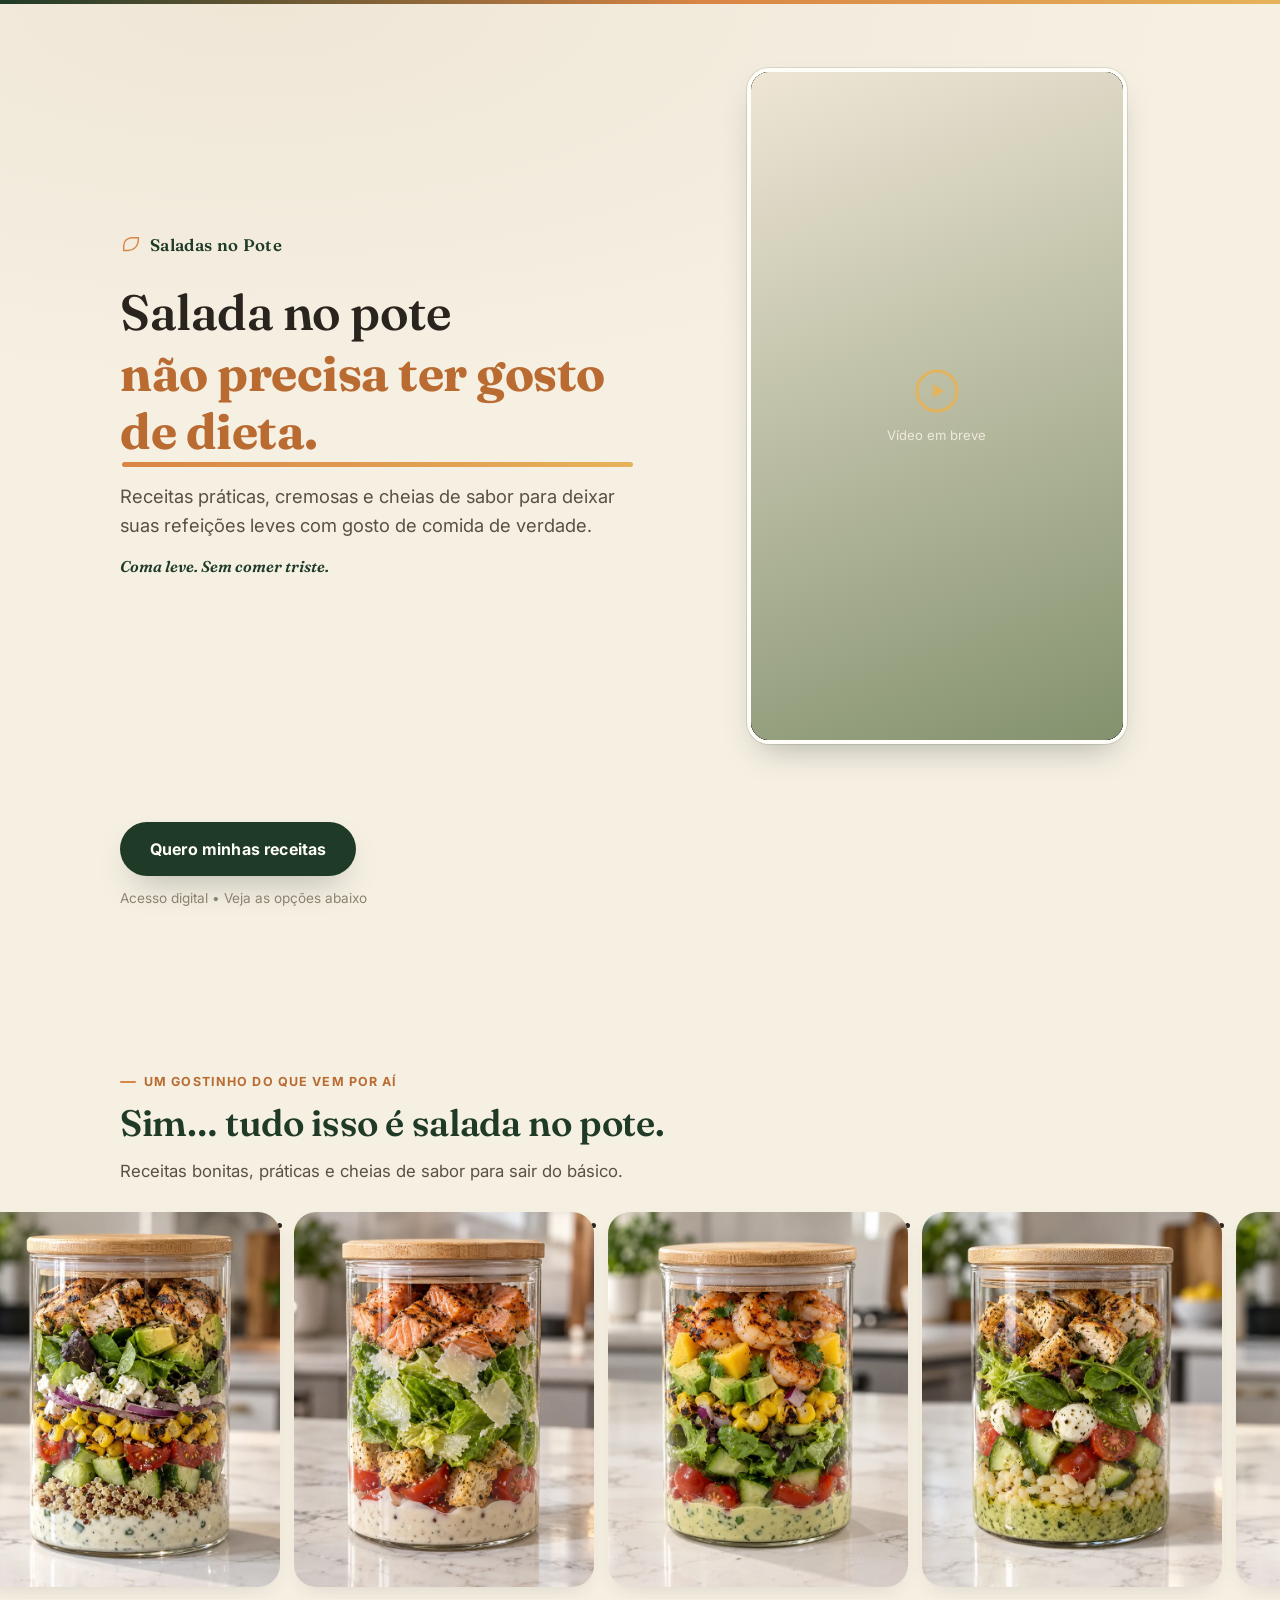
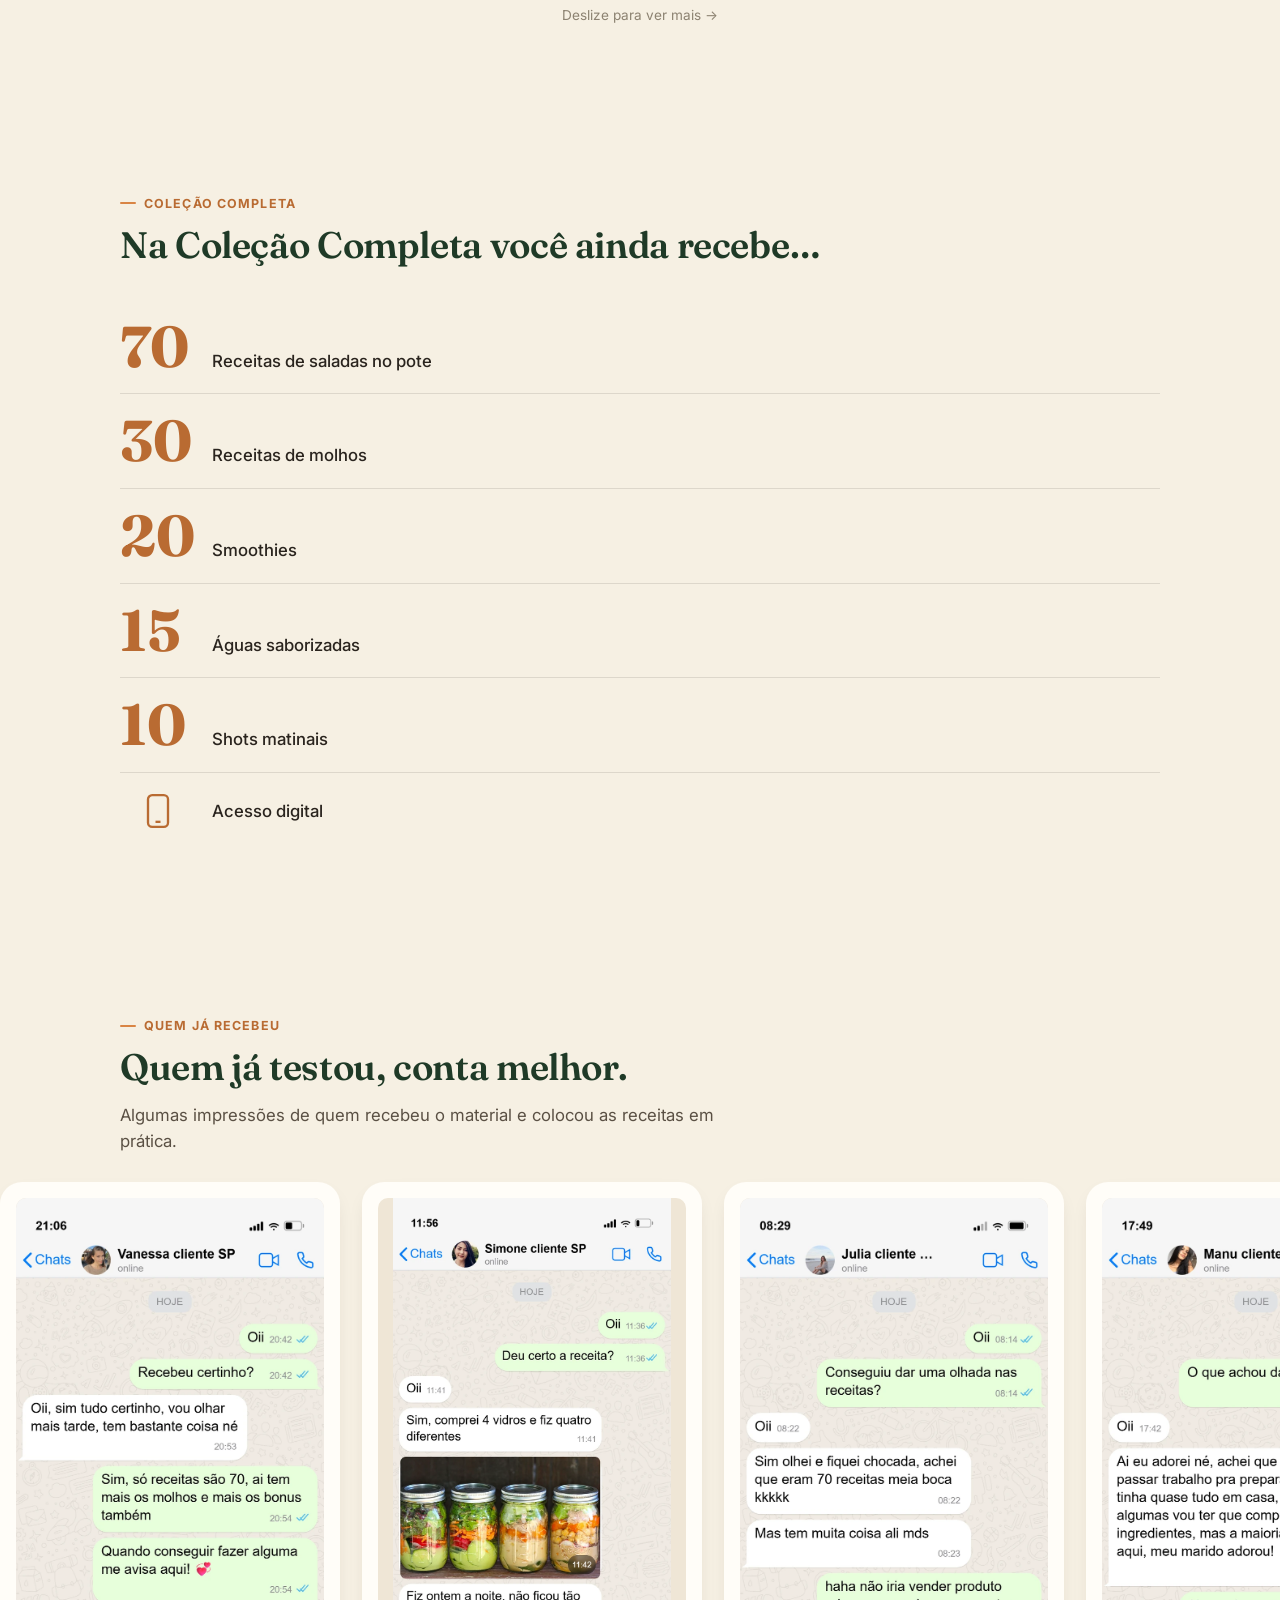
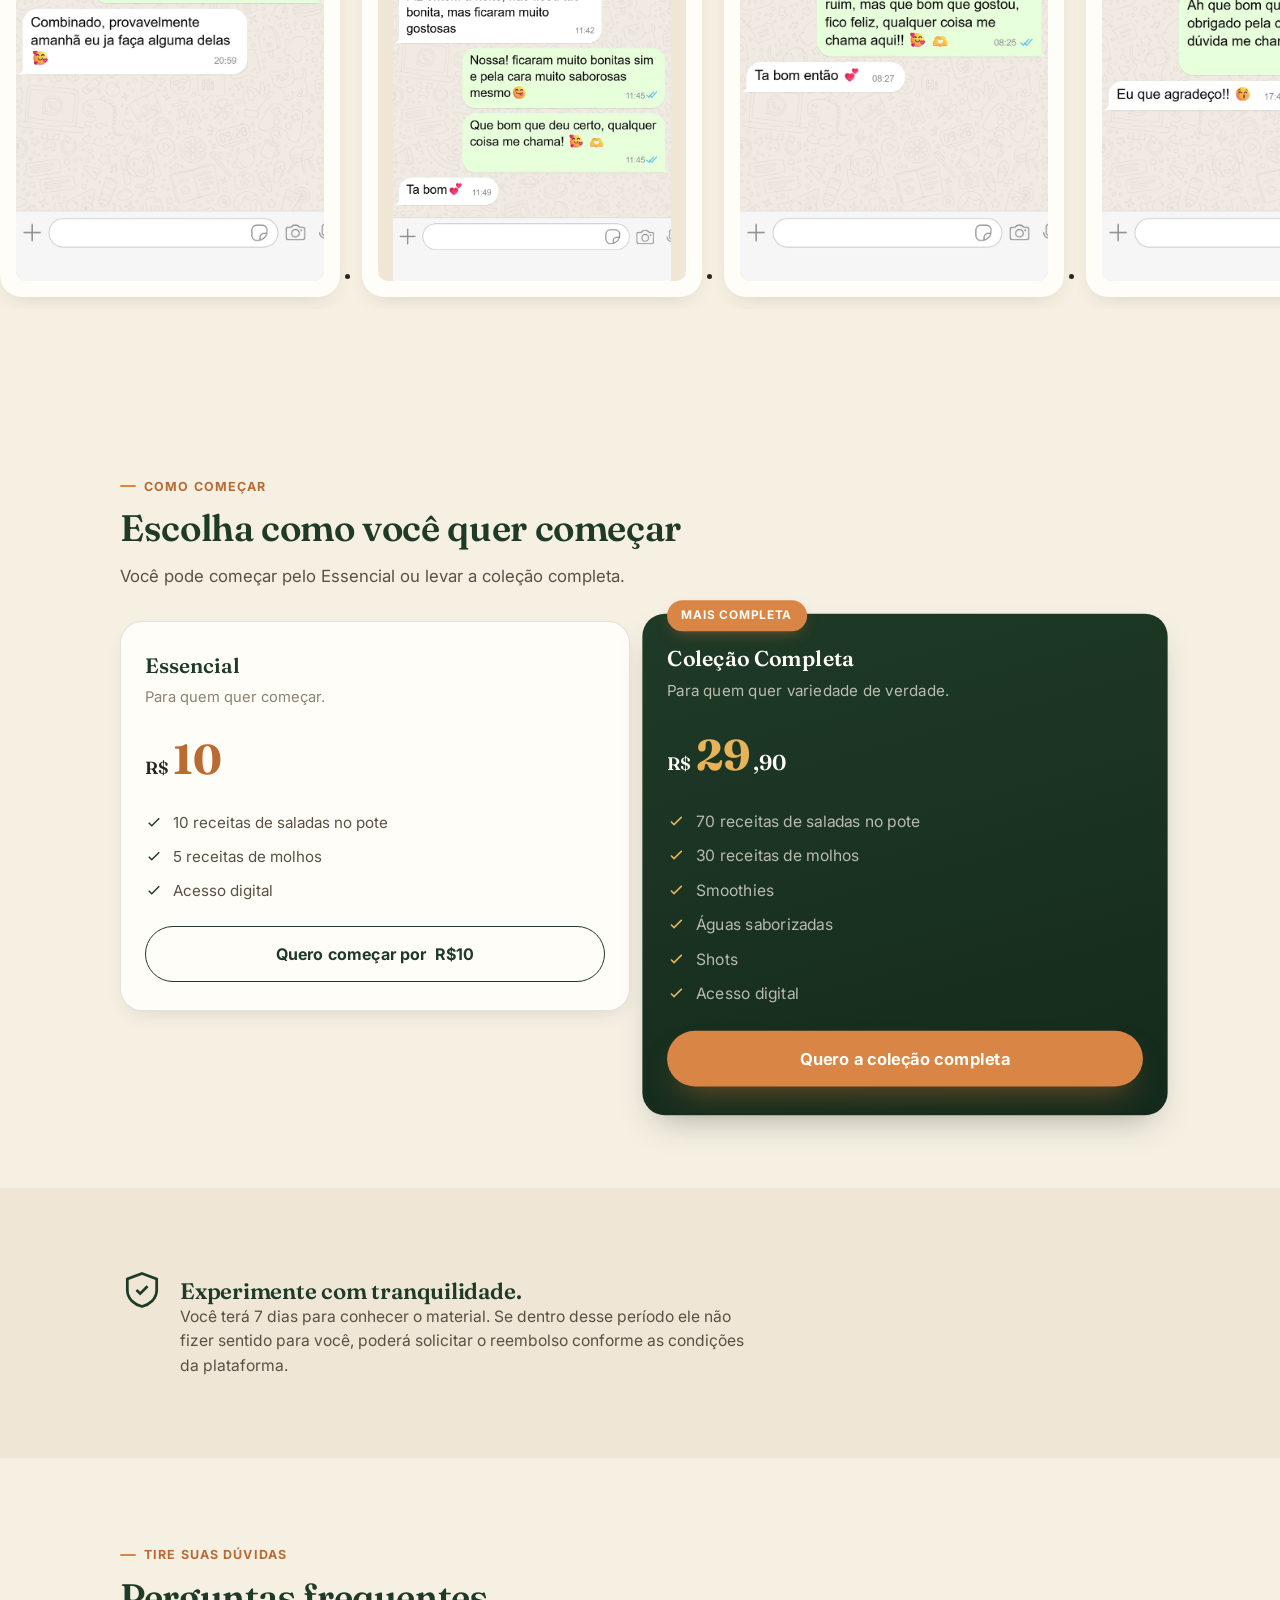
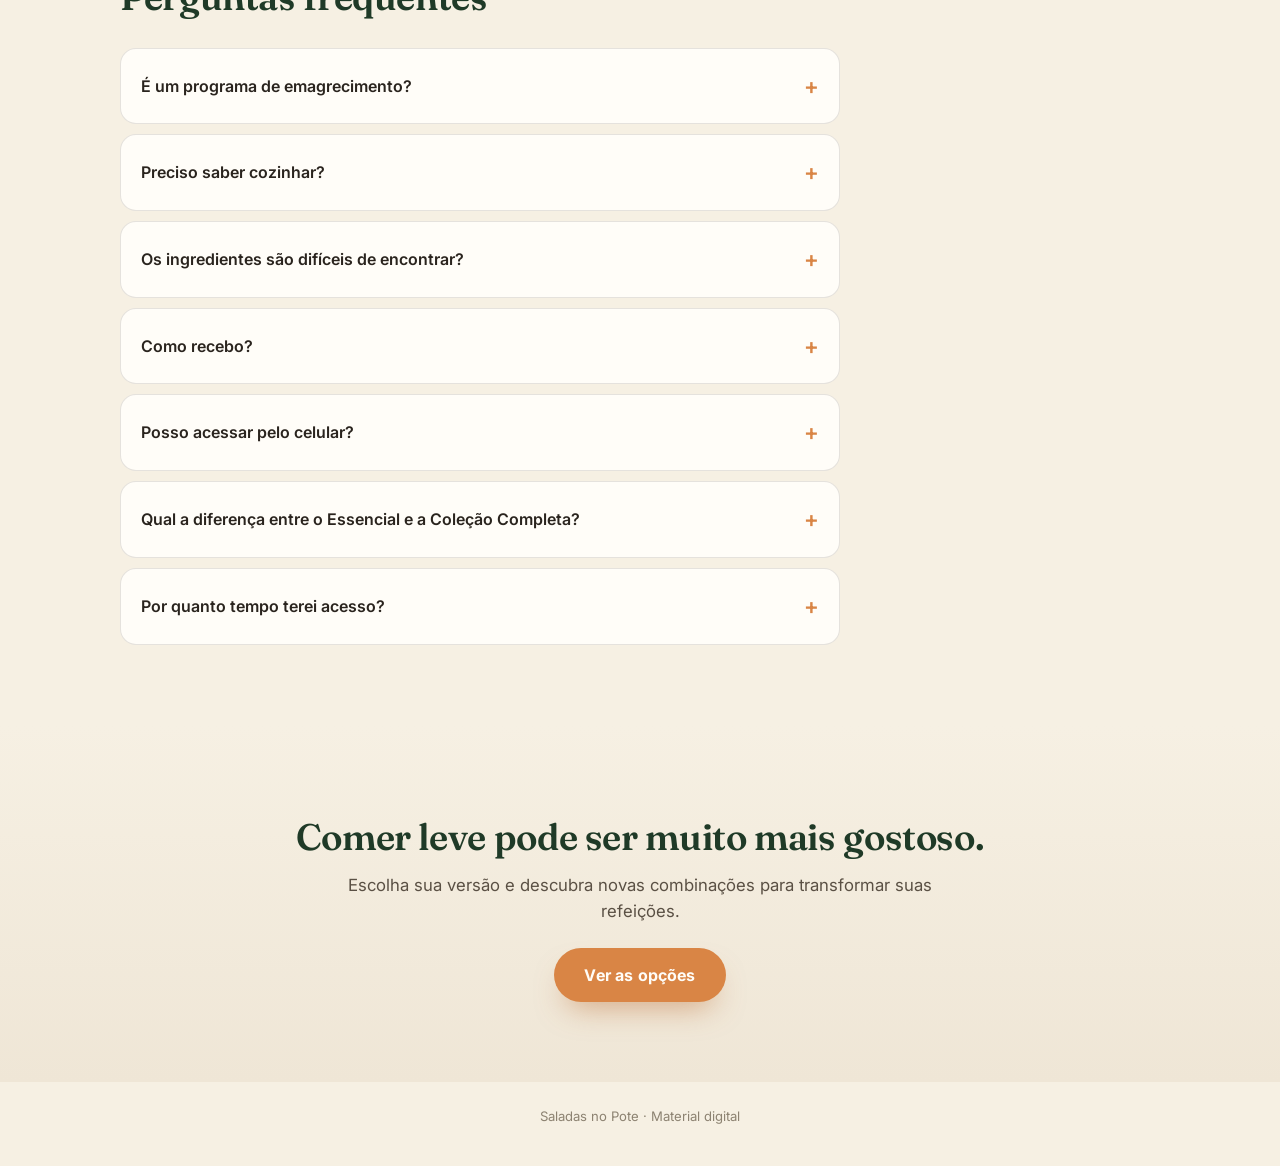
==== commit bdd23fd2: "Completa carrossel de saladas repetindo uma foto real nas 2 vagas restantes" ====
--- a/index.html
+++ b/index.html
@@ -115,13 +115,13 @@
         </li>
         <li class="carousel__item">
           <div class="media">
-            <img src="assets/img/salada-05.webp" alt="Pote de salada vista de cima mostrando todas as camadas coloridas" loading="lazy" onerror="handleMediaError(this)">
-            <div class="media__fallback" aria-hidden="true"><svg class="media__icon" viewBox="0 0 24 24" fill="none" stroke="currentColor" stroke-width="1.4"><path d="M4 13c0-5 4-9 9-9h7v2c0 8-6 12-11 12H4v-5Z"/><path d="M4 18c3-3 7-6 16-14"/></svg></div>
-          </div>
-        </li>
-        <li class="carousel__item">
-          <div class="media">
-            <img src="assets/img/salada-06.webp" alt="Pote de salada pronto para levar, com aparência fresca e apetitosa" loading="lazy" onerror="handleMediaError(this)">
+            <img src="assets/img/salada-05.webp" alt="Salada no pote com frango grelhado, abacate, feta, milho e quinoa" loading="lazy" onerror="handleMediaError(this)">
+            <div class="media__fallback" aria-hidden="true"><svg class="media__icon" viewBox="0 0 24 24" fill="none" stroke="currentColor" stroke-width="1.4"><path d="M4 13c0-5 4-9 9-9h7v2c0 8-6 12-11 12H4v-5Z"/><path d="M4 18c3-3 7-6 16-14"/></svg></div>
+          </div>
+        </li>
+        <li class="carousel__item">
+          <div class="media">
+            <img src="assets/img/salada-06.webp" alt="Salada no pote com frango grelhado, abacate, feta, milho e quinoa" loading="lazy" onerror="handleMediaError(this)">
             <div class="media__fallback" aria-hidden="true"><svg class="media__icon" viewBox="0 0 24 24" fill="none" stroke="currentColor" stroke-width="1.4"><path d="M4 13c0-5 4-9 9-9h7v2c0 8-6 12-11 12H4v-5Z"/><path d="M4 18c3-3 7-6 16-14"/></svg></div>
           </div>
         </li>
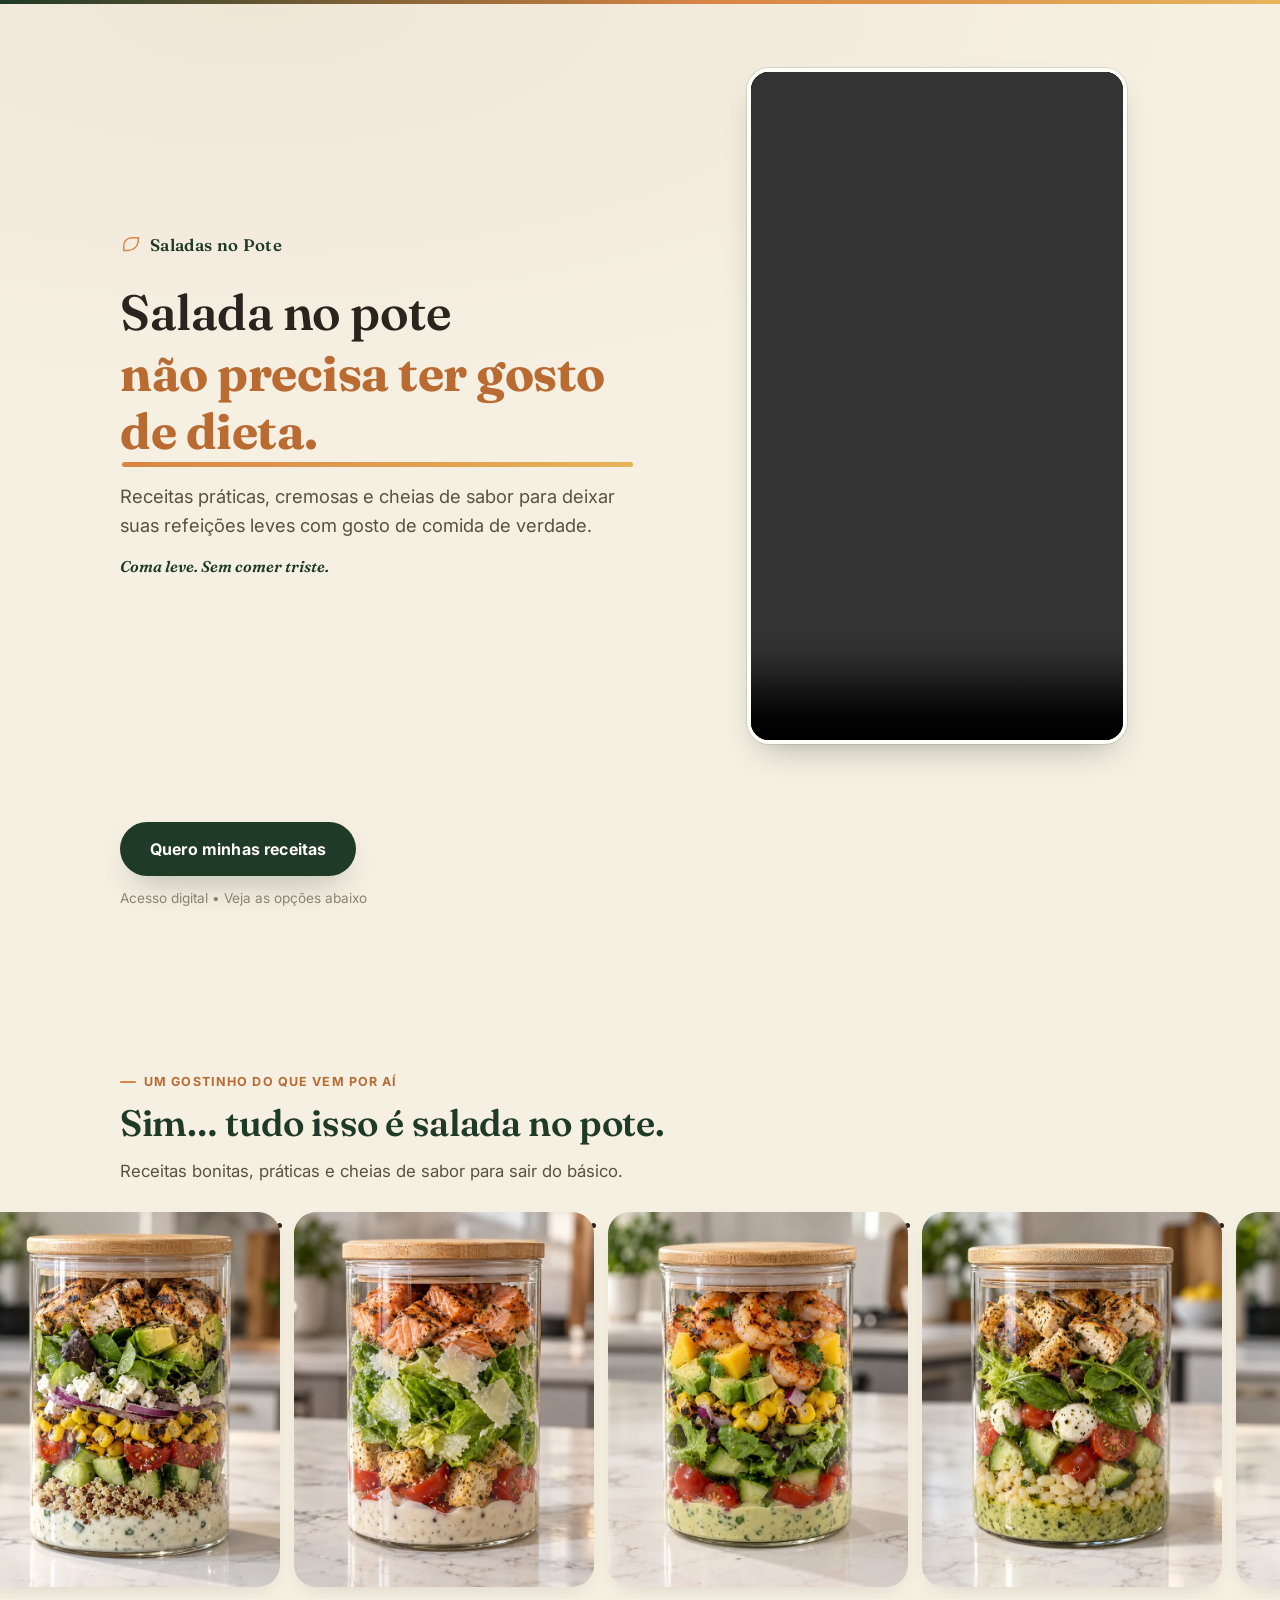
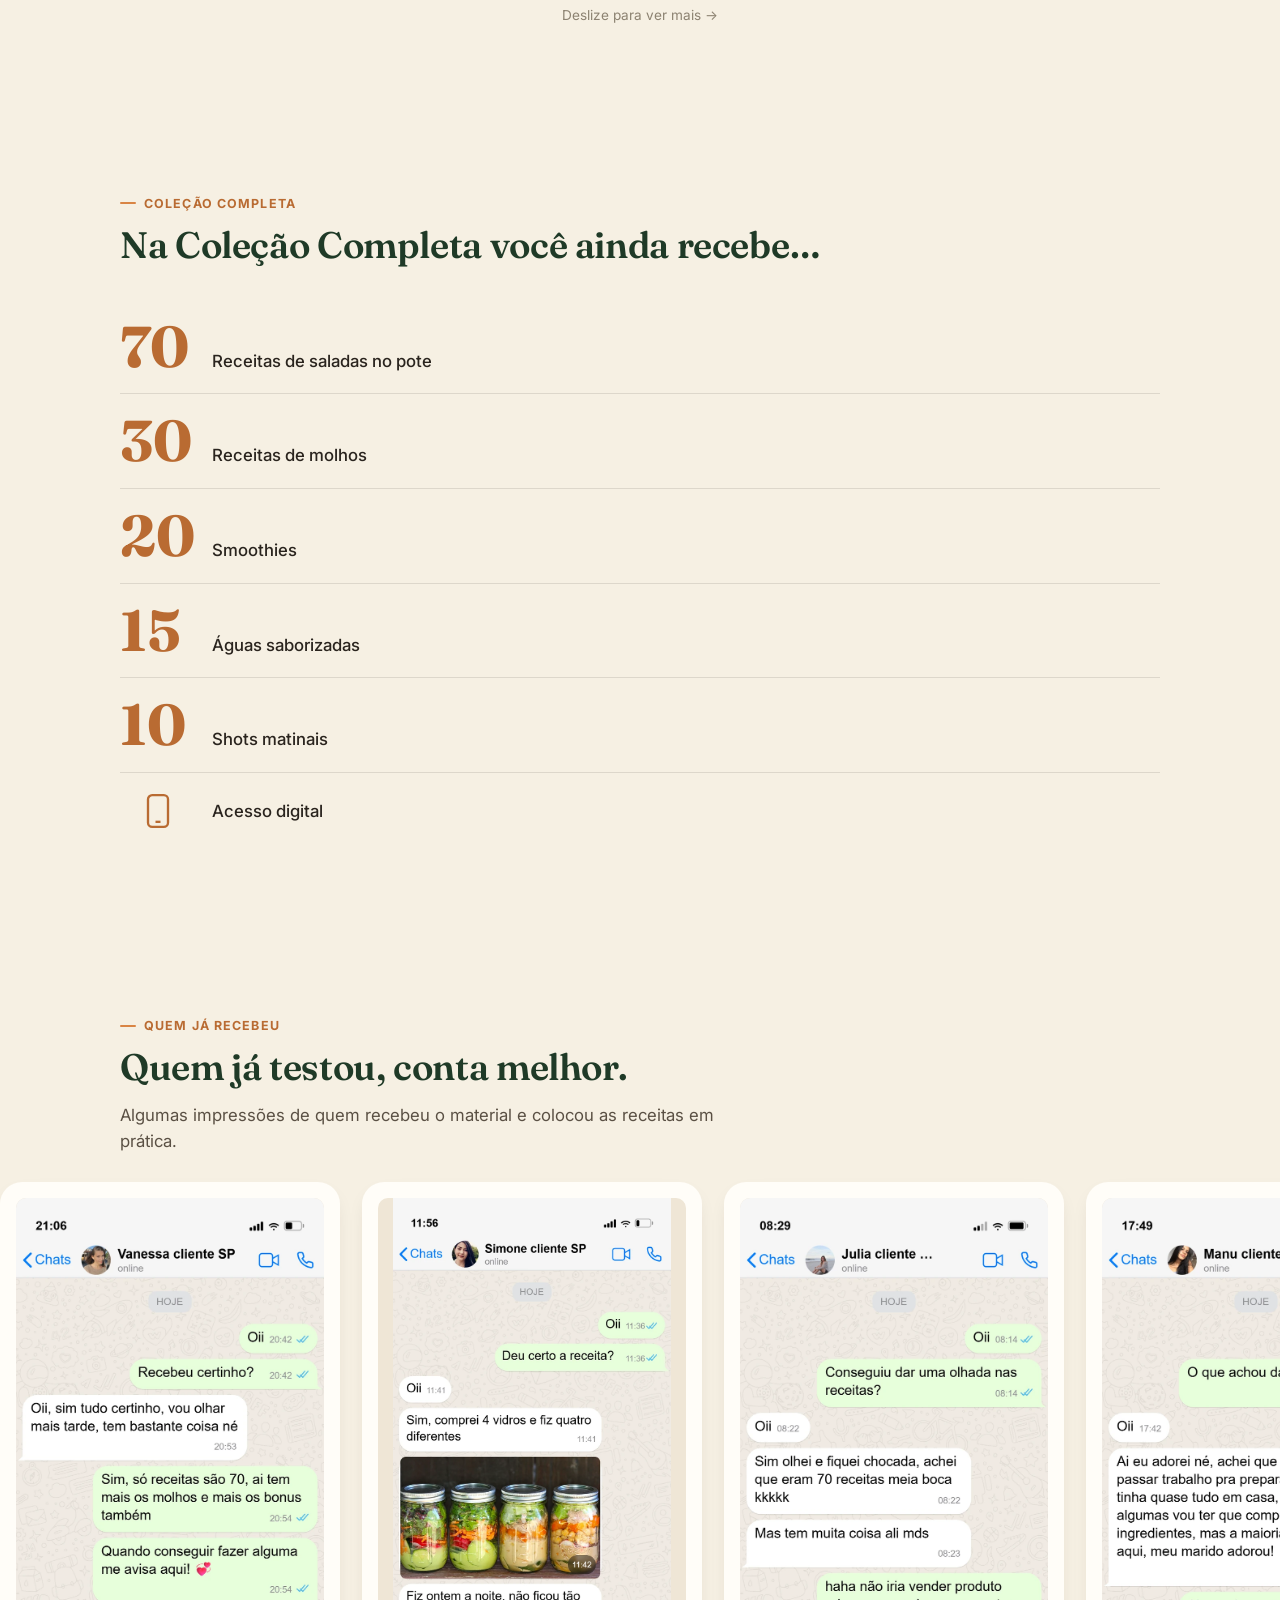
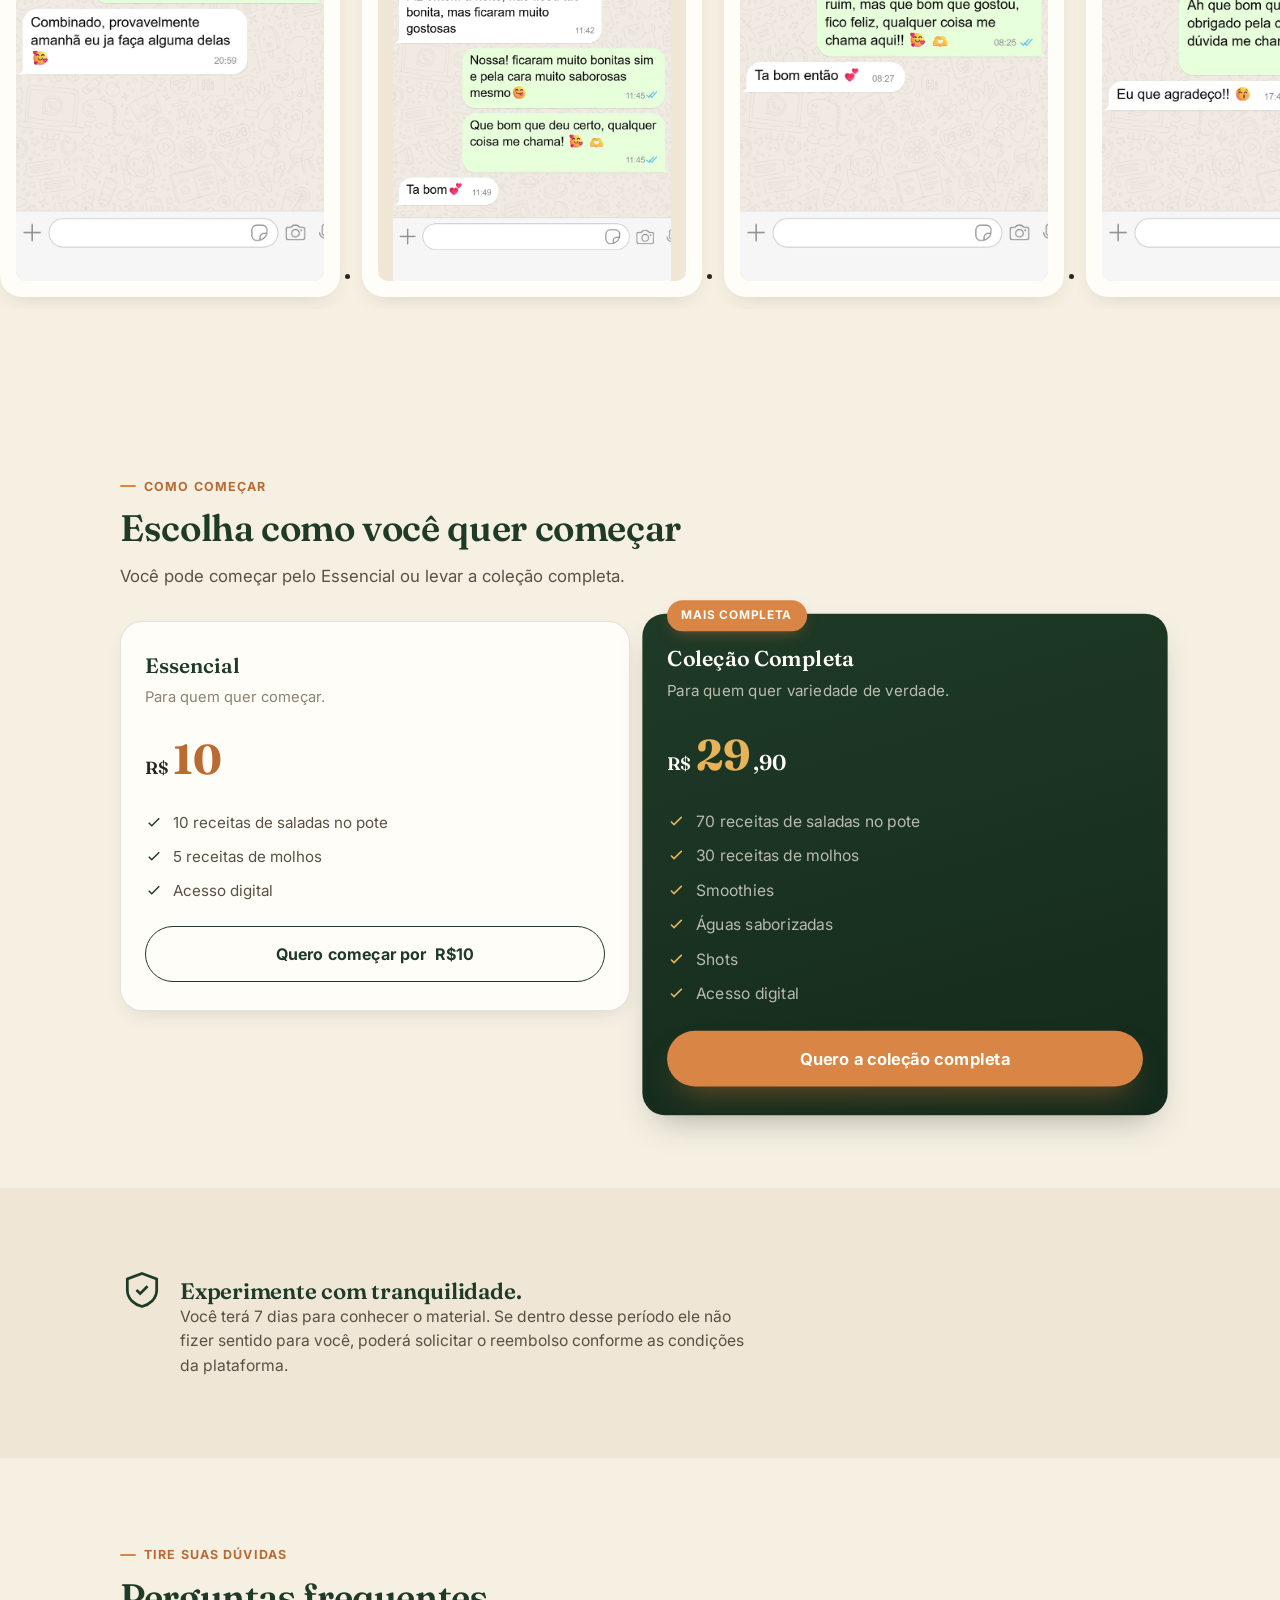
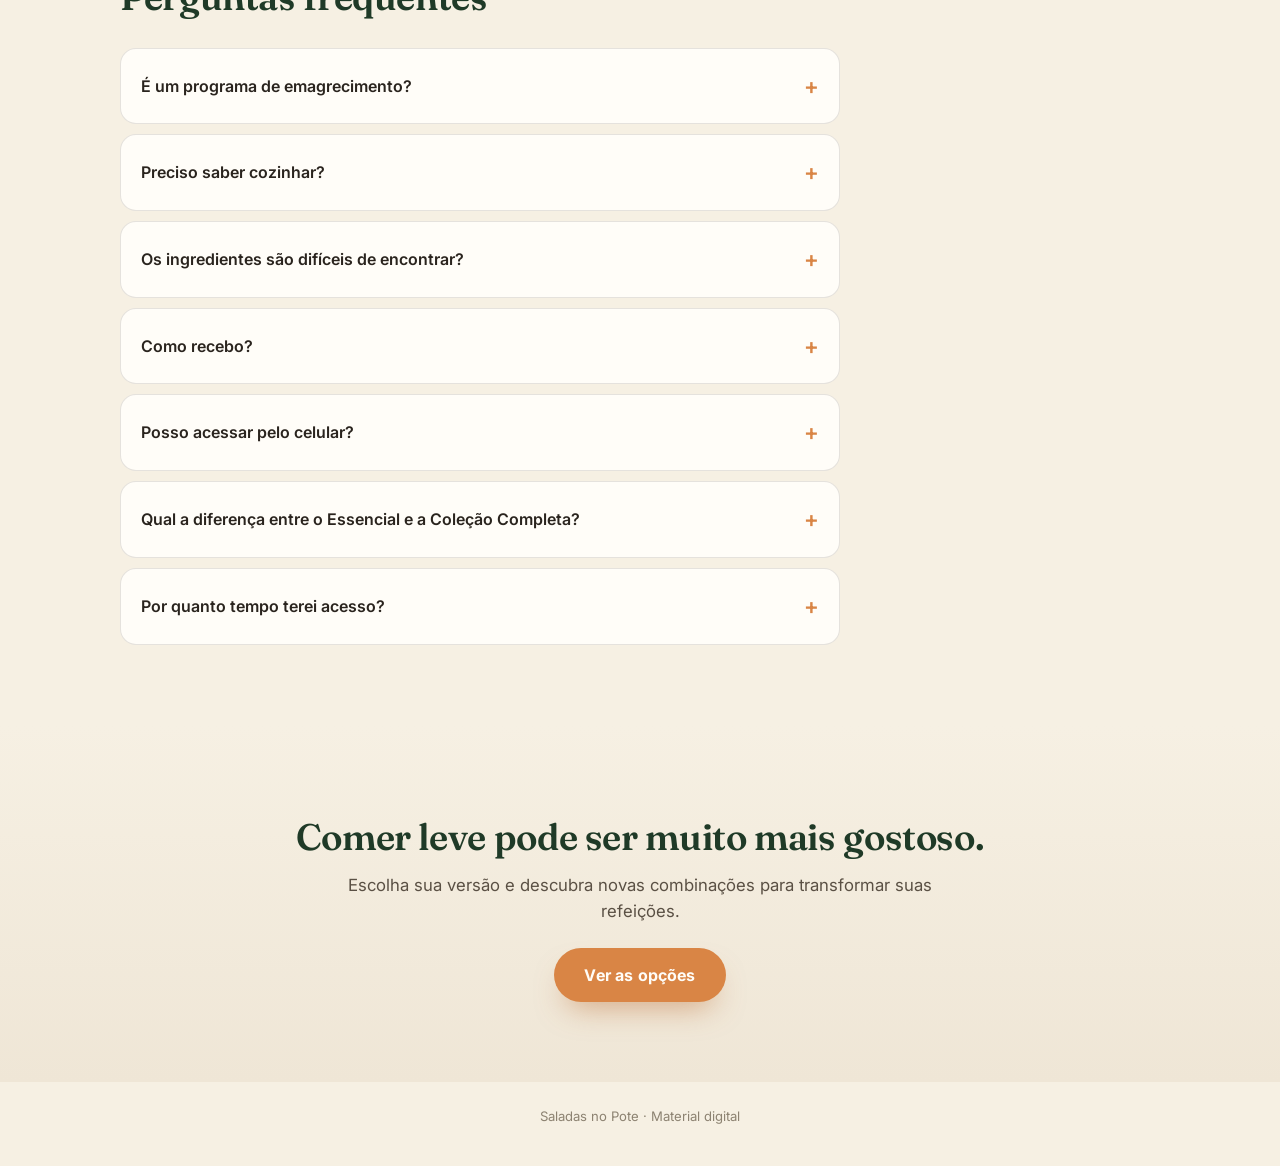
==== commit 9cc52349: "Corrige tracking do Meta Pixel: instala pixel base na landing page (faltava por completo) e adiciona" ====
--- a/index.html
+++ b/index.html
@@ -24,6 +24,26 @@
     if (wrap) wrap.classList.add('is-missing');
   };
 </script>
+
+<!-- SessionFlow · Salada no pote · campos escondidos -->
+<script src="https://www.sessionflow.site/s/sf_9d3f4c95390ffff7.js" async></script>
+
+<!-- Meta Pixel (mesmo ID já usado no checkout) -->
+<script>
+!function(f,b,e,v,n,t,s)
+{if(f.fbq)return;n=f.fbq=function(){n.callMethod?
+n.callMethod.apply(n,arguments):n.queue.push(arguments)};
+if(!f._fbq)f._fbq=n;n.push=n;n.loaded=!0;n.version='2.0';
+n.queue=[];t=b.createElement(e);t.async=!0;
+t.src=v;s=b.getElementsByTagName(e)[0];
+s.parentNode.insertBefore(t,s)}(window, document,'script',
+'https://connect.facebook.net/en_US/fbevents.js');
+fbq('init', '1925294838146815');
+fbq('track', 'PageView');
+</script>
+<noscript><img height="1" width="1" style="display:none"
+src="https://www.facebook.com/tr?id=1925294838146815&ev=PageView&noscript=1"
+/></noscript>
 </head>
 <body>
 
--- a/css/styles.css
+++ b/css/styles.css
@@ -284,10 +284,11 @@
   z-index: 1;
   background: var(--sage-darker);
 }
-.hero-video__poster {
+.hero-video .hero-video__poster {
   position: absolute;
   inset: 0;
   z-index: 2;
+  display: none;
   background: linear-gradient(160deg, var(--sage) 0%, var(--sage-darker) 100%);
 }
 .hero-video__poster .media__fallback {
@@ -295,7 +296,7 @@
 }
 .hero-video__poster .media__fallback-text { color: var(--on-dark); opacity: 0.9; max-width: none; }
 .hero-video__poster .media__icon { width: 48px; height: 48px; opacity: 0.95; color: var(--yellow-warm); }
-.hero-video.has-video .hero-video__poster { display: none; }
+.hero-video.is-missing .hero-video__poster { display: flex; align-items: center; justify-content: center; }
 
 .hero__cta {
   margin-top: 30px;
